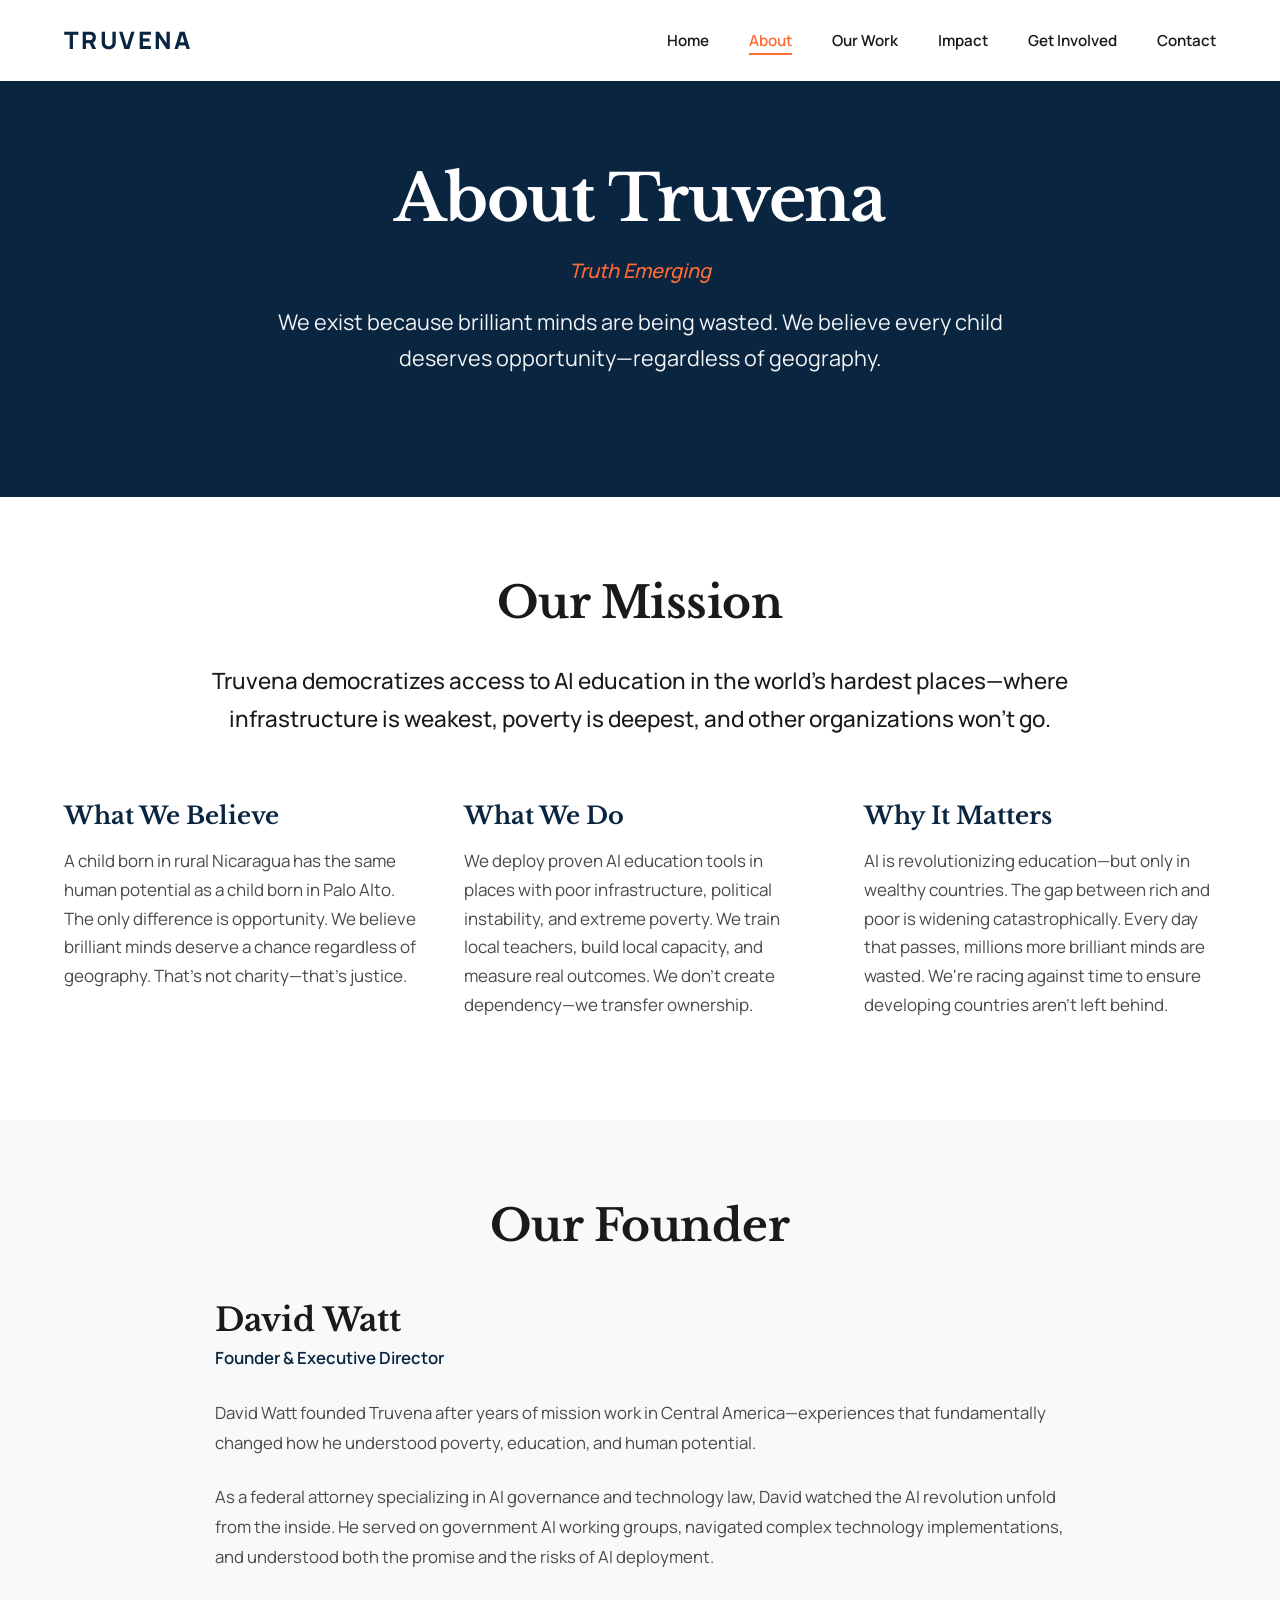
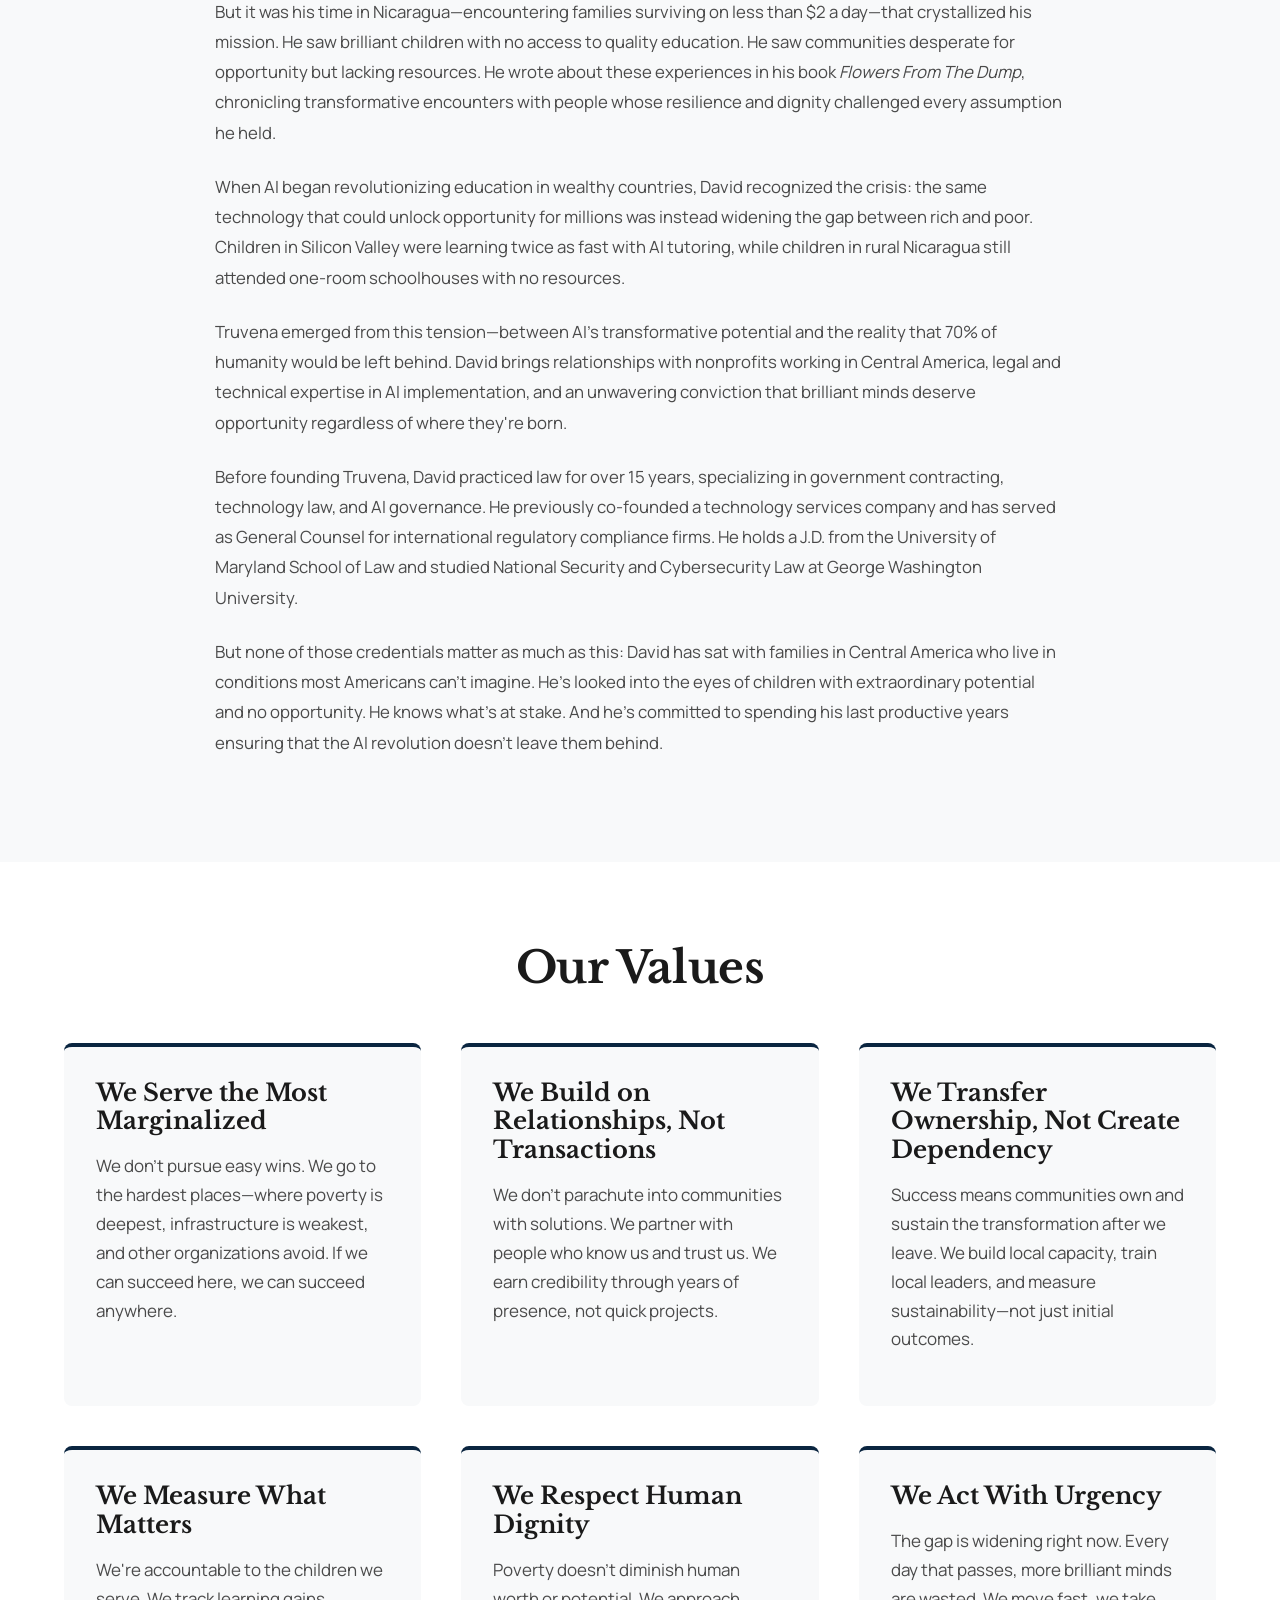
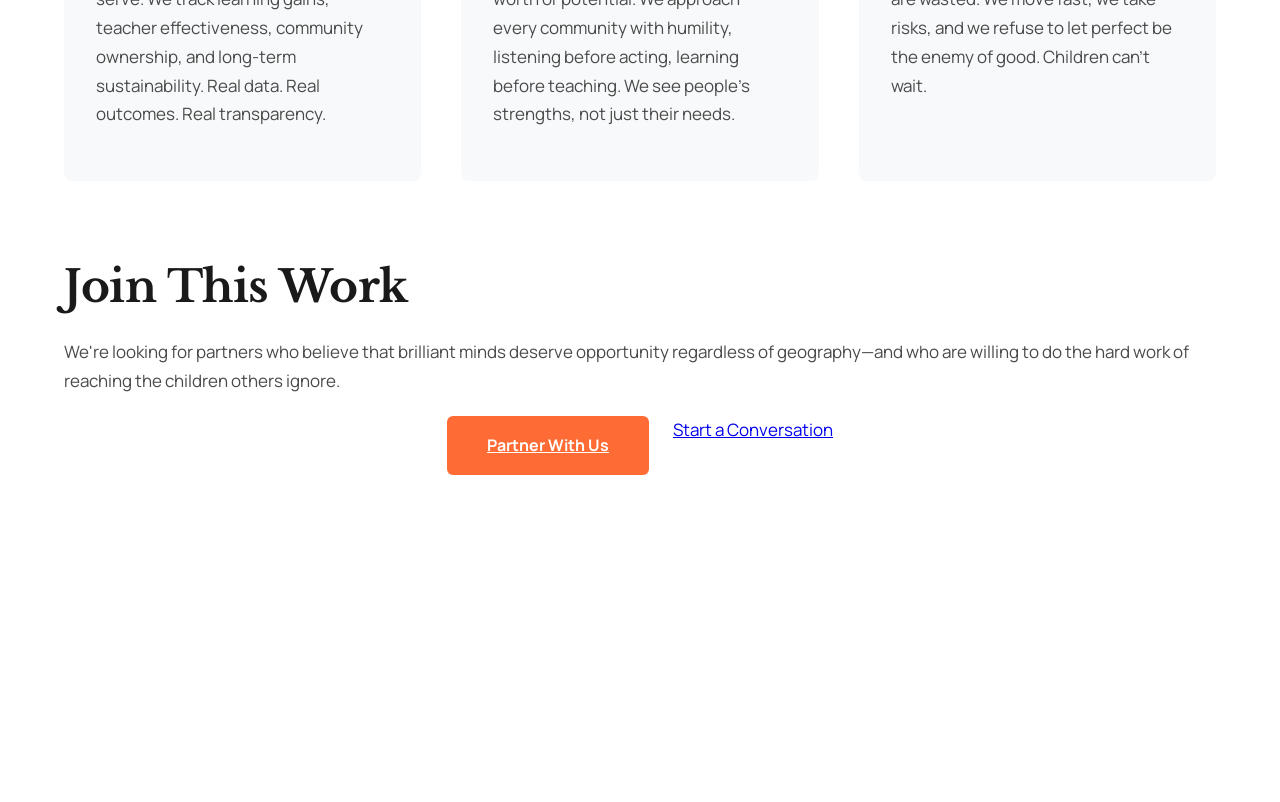
==== about.html @ a21d1ea5 "Add files via upload" ====
<!DOCTYPE html>
<html lang="en">
<head>
    <meta charset="UTF-8">
    <meta name="viewport" content="width=device-width, initial-scale=1.0">
    <title>About | Truvena</title>
    <link rel="preconnect" href="https://fonts.googleapis.com">
    <link rel="preconnect" href="https://fonts.gstatic.com" crossorigin>
    <link href="https://fonts.googleapis.com/css2?family=Libre+Baskerville:wght@400;700&family=Manrope:wght@400;500;600;700;800&display=swap" rel="stylesheet">
    <link rel="stylesheet" href="styles-new.css">
</head>
<body>
    <!-- Navigation -->
    <nav class="navbar">
        <div class="container">
            <div class="nav-brand">
                <a href="index.html">TRUVENA</a>
            </div>
            <ul class="nav-menu">
                <li><a href="index.html">Home</a></li>
                <li><a href="about.html" class="active">About</a></li>
                <li><a href="work.html">Our Work</a></li>
                <li><a href="impact.html">Impact</a></li>
                <li><a href="involved.html">Get Involved</a></li>
                <li><a href="contact.html">Contact</a></li>
            </ul>
        </div>
    </nav>

    <!-- Hero -->
    <section class="page-hero">
        <div class="container">
            <h1>About Truvena</h1>
            <p class="truvena-meaning"><em>Truth Emerging</em></p>
            <p class="hero-subtitle">We exist because brilliant minds are being wasted. We believe every child deserves opportunity—regardless of geography.</p>
        </div>
    </section>

    <!-- Mission -->
    <section class="mission-section">
        <div class="container">
            <h2>Our Mission</h2>
            <p class="mission-statement">Truvena democratizes access to AI education in the world's hardest places—where infrastructure is weakest, poverty is deepest, and other organizations won't go.</p>
            
            <div class="mission-details">
                <div class="mission-item">
                    <h3>What We Believe</h3>
                    <p>A child born in rural Nicaragua has the same human potential as a child born in Palo Alto. The only difference is opportunity. We believe brilliant minds deserve a chance regardless of geography. That's not charity—that's justice.</p>
                </div>
                
                <div class="mission-item">
                    <h3>What We Do</h3>
                    <p>We deploy proven AI education tools in places with poor infrastructure, political instability, and extreme poverty. We train local teachers, build local capacity, and measure real outcomes. We don't create dependency—we transfer ownership.</p>
                </div>
                
                <div class="mission-item">
                    <h3>Why It Matters</h3>
                    <p>AI is revolutionizing education—but only in wealthy countries. The gap between rich and poor is widening catastrophically. Every day that passes, millions more brilliant minds are wasted. We're racing against time to ensure developing countries aren't left behind.</p>
                </div>
            </div>
        </div>
    </section>

    <!-- Founder Story -->
    <section class="founder-section">
        <div class="container">
            <h2>Our Founder</h2>
            <div class="founder-content">
                <div class="founder-bio">
                    <h3>David Watt</h3>
                    <p class="founder-title">Founder & Executive Director</p>
                    
                    <p>David Watt founded Truvena after years of mission work in Central America—experiences that fundamentally changed how he understood poverty, education, and human potential.</p>
                    
                    <p>As a federal attorney specializing in AI governance and technology law, David watched the AI revolution unfold from the inside. He served on government AI working groups, navigated complex technology implementations, and understood both the promise and the risks of AI deployment.</p>
                    
                    <p>But it was his time in Nicaragua—encountering families surviving on less than $2 a day—that crystallized his mission. He saw brilliant children with no access to quality education. He saw communities desperate for opportunity but lacking resources. He wrote about these experiences in his book <em>Flowers From The Dump</em>, chronicling transformative encounters with people whose resilience and dignity challenged every assumption he held.</p>
                    
                    <p>When AI began revolutionizing education in wealthy countries, David recognized the crisis: the same technology that could unlock opportunity for millions was instead widening the gap between rich and poor. Children in Silicon Valley were learning twice as fast with AI tutoring, while children in rural Nicaragua still attended one-room schoolhouses with no resources.</p>
                    
                    <p>Truvena emerged from this tension—between AI's transformative potential and the reality that 70% of humanity would be left behind. David brings relationships with nonprofits working in Central America, legal and technical expertise in AI implementation, and an unwavering conviction that brilliant minds deserve opportunity regardless of where they're born.</p>
                    
                    <p>Before founding Truvena, David practiced law for over 15 years, specializing in government contracting, technology law, and AI governance. He previously co-founded a technology services company and has served as General Counsel for international regulatory compliance firms. He holds a J.D. from the University of Maryland School of Law and studied National Security and Cybersecurity Law at George Washington University.</p>
                    
                    <p>But none of those credentials matter as much as this: David has sat with families in Central America who live in conditions most Americans can't imagine. He's looked into the eyes of children with extraordinary potential and no opportunity. He knows what's at stake. And he's committed to spending his last productive years ensuring that the AI revolution doesn't leave them behind.</p>
                </div>
            </div>
        </div>
    </section>

    <!-- Values -->
    <section class="values-section">
        <div class="container">
            <h2>Our Values</h2>
            <div class="values-grid">
                <div class="value-item">
                    <h3>We Serve the Most Marginalized</h3>
                    <p>We don't pursue easy wins. We go to the hardest places—where poverty is deepest, infrastructure is weakest, and other organizations avoid. If we can succeed here, we can succeed anywhere.</p>
                </div>
                
                <div class="value-item">
                    <h3>We Build on Relationships, Not Transactions</h3>
                    <p>We don't parachute into communities with solutions. We partner with people who know us and trust us. We earn credibility through years of presence, not quick projects.</p>
                </div>
                
                <div class="value-item">
                    <h3>We Transfer Ownership, Not Create Dependency</h3>
                    <p>Success means communities own and sustain the transformation after we leave. We build local capacity, train local leaders, and measure sustainability—not just initial outcomes.</p>
                </div>
                
                <div class="value-item">
                    <h3>We Measure What Matters</h3>
                    <p>We're accountable to the children we serve. We track learning gains, teacher effectiveness, community ownership, and long-term sustainability. Real data. Real outcomes. Real transparency.</p>
                </div>
                
                <div class="value-item">
                    <h3>We Respect Human Dignity</h3>
                    <p>Poverty doesn't diminish human worth or potential. We approach every community with humility, listening before acting, learning before teaching. We see people's strengths, not just their needs.</p>
                </div>
                
                <div class="value-item">
                    <h3>We Act With Urgency</h3>
                    <p>The gap is widening right now. Every day that passes, more brilliant minds are wasted. We move fast, we take risks, and we refuse to let perfect be the enemy of good. Children can't wait.</p>
                </div>
            </div>
        </div>
    </section>

    <!-- CTA -->
    <section class="cta">
        <div class="container">
            <h2>Join This Work</h2>
            <p>We're looking for partners who believe that brilliant minds deserve opportunity regardless of geography—and who are willing to do the hard work of reaching the children others ignore.</p>
            <div class="cta-buttons">
                <a href="involved.html" class="btn-primary">Partner With Us</a>
                <a href="contact.html" class="btn-secondary">Start a Conversation</a>
            </div>
        </div>
    </section>

    <!-- Footer -->
    <footer>
        <div class="container">
            <div class="footer-content">
                <div class="footer-brand">
                    <h3>TRUVENA</h3>
                    <p>Unlocking wasted potential in the world's hardest places</p>
                </div>
                <div class="footer-links">
                    <div class="footer-column">
                        <h4>Navigate</h4>
                        <ul>
                            <li><a href="index.html">Home</a></li>
                            <li><a href="about.html">About</a></li>
                            <li><a href="work.html">Our Work</a></li>
                            <li><a href="impact.html">Impact</a></li>
                        </ul>
                    </div>
                    <div class="footer-column">
                        <h4>Connect</h4>
                        <ul>
                            <li><a href="involved.html">Partner With Us</a></li>
                            <li><a href="contact.html">Contact</a></li>
                        </ul>
                    </div>
                    <div class="footer-column">
                        <h4>Contact</h4>
                        <ul>
                            <li><a href="mailto:dave@truvena.org">dave@truvena.org</a></li>
                        </ul>
                    </div>
                </div>
            </div>
            <div class="footer-bottom">
                <p>&copy; 2026 Truvena, Inc. | Nonprofit Organization</p>
            </div>
        </div>
    </footer>

    <style>
        .page-hero {
            background: var(--primary-blue);
            color: var(--white);
            padding: 5rem 0;
            text-align: center;
        }
        
        .page-hero h1 {
            color: var(--white);
            margin-bottom: 1rem;
        }
        
        .mission-section {
            padding: 5rem 0;
            background: var(--white);
        }
        
        .mission-section h2 {
            text-align: center;
            margin-bottom: 2rem;
        }
        
        .mission-statement {
            font-size: 1.4rem;
            font-weight: 500;
            text-align: center;
            max-width: 900px;
            margin: 0 auto 4rem;
            color: var(--text-dark);
        }
        
        .mission-details {
            display: grid;
            grid-template-columns: repeat(auto-fit, minmax(300px, 1fr));
            gap: 3rem;
        }
        
        .mission-item h3 {
            color: var(--primary-blue);
            margin-bottom: 1rem;
        }
        
        .founder-section {
            padding: 5rem 0;
            background: var(--background-light);
        }
        
        .founder-section h2 {
            text-align: center;
            margin-bottom: 3rem;
        }
        
        .founder-bio {
            max-width: 850px;
            margin: 0 auto;
        }
        
        .founder-bio h3 {
            font-size: 2rem;
            margin-bottom: 0.25rem;
        }
        
        .founder-title {
            color: var(--primary-blue);
            font-weight: 600;
            font-size: 1.1rem;
            margin-bottom: 2rem;
        }
        
        .founder-bio p {
            font-size: 1.05rem;
            line-height: 1.8;
            margin-bottom: 1.5rem;
        }
        
        .values-section {
            padding: 5rem 0;
            background: var(--white);
        }
        
        .values-section h2 {
            text-align: center;
            margin-bottom: 3rem;
        }
        
        .values-grid {
            display: grid;
            grid-template-columns: repeat(auto-fit, minmax(350px, 1fr));
            gap: 2.5rem;
        }
        
        .value-item {
            padding: 2rem;
            background: var(--background-light);
            border-radius: 8px;
            border-top: 4px solid var(--primary-blue);
        }
        
        .value-item h3 {
            color: var(--text-dark);
            margin-bottom: 1rem;
        }
        
        @media (max-width: 768px) {
            .mission-details {
                grid-template-columns: 1fr;
            }
                }
    </style>
</body>
</html>
---- styles-new.css ----
/* Truvena Redesign - Enhanced Visual Design */

/* ===== CSS VARIABLES ===== */
:root {
    --primary-blue: #0A2540;
    --medium-blue: #1E4976;
    --light-blue: #3B6EA5;
    --accent-orange: #FF6B35;
    --dark-orange: #E85A2B;
    --warm-cream: #FFF5E6;
    --text-dark: #1A1A1A;
    --text-medium: #4A4A4A;
    --text-light: #6B6B6B;
    --background-light: #F8F9FA;
    --white: #FFFFFF;
    --border-subtle: #E8E8E8;
}

/* ===== RESET & BASE ===== */
* {
    margin: 0;
    padding: 0;
    box-sizing: border-box;
}

body {
    font-family: 'Manrope', -apple-system, BlinkMacSystemFont, 'Segoe UI', sans-serif;
    line-height: 1.7;
    color: var(--text-dark);
    font-size: 17px;
    -webkit-font-smoothing: antialiased;
    -moz-osx-font-smoothing: grayscale;
}

.container {
    max-width: 1200px;
    margin: 0 auto;
    padding: 0 24px;
}

/* ===== TYPOGRAPHY ===== */
h1, h2, h3, h4 {
    font-family: 'Libre Baskerville', serif;
    font-weight: 700;
    line-height: 1.2;
    color: var(--text-dark);
}

h1 {
    font-size: 4rem;
    letter-spacing: -0.02em;
}

h2 {
    font-size: 2.75rem;
    letter-spacing: -0.01em;
    margin-bottom: 1.5rem;
}

h3 {
    font-size: 1.5rem;
    margin-bottom: 1rem;
}

p {
    margin-bottom: 1.25rem;
    color: var(--text-medium);
}

.lead-text {
    font-size: 1.35rem;
    font-weight: 500;
    color: var(--text-dark);
    line-height: 1.6;
}

.intro-text {
    font-size: 1.25rem;
    color: var(--text-medium);
    max-width: 800px;
    margin: 0 auto 3rem;
}

/* ===== NAVIGATION ===== */
.navbar {
    background: var(--white);
    box-shadow: 0 1px 3px rgba(0, 0, 0, 0.08);
    position: sticky;
    top: 0;
    z-index: 1000;
    backdrop-filter: blur(10px);
    background: rgba(255, 255, 255, 0.95);
}

.navbar .container {
    display: flex;
    justify-content: space-between;
    align-items: center;
    padding: 1.25rem 24px;
}

.nav-brand a {
    font-size: 1.5rem;
    font-weight: 800;
    color: var(--primary-blue);
    text-decoration: none;
    letter-spacing: 0.1em;
    font-family: 'Manrope', sans-serif;
}

.nav-menu {
    display: flex;
    list-style: none;
    gap: 2.5rem;
}

.nav-menu a {
    text-decoration: none;
    color: var(--text-dark);
    font-weight: 600;
    font-size: 0.95rem;
    transition: color 0.2s ease;
    position: relative;
}

.nav-menu a:after {
    content: '';
    position: absolute;
    bottom: -4px;
    left: 0;
    width: 0;
    height: 2px;
    background: var(--accent-orange);
    transition: width 0.3s ease;
}

.nav-menu a:hover:after,
.nav-menu a.active:after {
    width: 100%;
}

.nav-menu a:hover,
.nav-menu a.active {
    color: var(--accent-orange);
}

/* ===== BUTTONS ===== */
.btn-primary-orange,
.btn-secondary-white,
.btn-secondary-outline,
.btn-text-arrow {
    display: inline-block;
    padding: 1rem 2.25rem;
    font-size: 1rem;
    font-weight: 700;
    text-decoration: none;
    border-radius: 6px;
    transition: all 0.3s ease;
    cursor: pointer;
    border: 2px solid transparent;
    font-family: 'Manrope', sans-serif;
    letter-spacing: 0.01em;
}

.btn-primary-orange {
    background: var(--accent-orange);
    color: var(--white);
    box-shadow: 0 4px 12px rgba(255, 107, 53, 0.25);
}

.btn-primary-orange:hover {
    background: var(--dark-orange);
    transform: translateY(-2px);
    box-shadow: 0 6px 20px rgba(255, 107, 53, 0.35);
}

.btn-primary-orange.large {
    padding: 1.25rem 3rem;
    font-size: 1.1rem;
}

.btn-secondary-white {
    background: rgba(255, 255, 255, 0.15);
    color: var(--white);
    border-color: rgba(255, 255, 255, 0.4);
    backdrop-filter: blur(10px);
}

.btn-secondary-white:hover {
    background: rgba(255, 255, 255, 0.25);
    border-color: rgba(255, 255, 255, 0.6);
}

.btn-secondary-outline {
    background: transparent;
    color: var(--accent-orange);
    border-color: var(--accent-orange);
}

.btn-secondary-outline:hover {
    background: var(--accent-orange);
    color: var(--white);
}

.btn-text-arrow {
    background: transparent;
    color: var(--accent-orange);
    padding: 0.5rem 0;
    border: none;
    font-weight: 700;
    font-size: 1.05rem;
}

.btn-text-arrow:hover {
    transform: translateX(4px);
}

/* ===== HERO SECTION (REDESIGNED) ===== */
.hero-redesign {
    position: relative;
    min-height: 90vh;
    display: flex;
    align-items: center;
    justify-content: center;
    overflow: hidden;
}

.hero-background {
    position: absolute;
    top: 0;
    left: 0;
    width: 100%;
    height: 100%;
    background: url('images/classroom-packed.jpg') center/cover no-repeat;
    z-index: 1;
}

.hero-overlay {
    position: absolute;
    top: 0;
    left: 0;
    width: 100%;
    height: 100%;
    background: linear-gradient(135deg, 
        rgba(10, 37, 64, 0.92) 0%, 
        rgba(30, 73, 118, 0.85) 50%,
        rgba(255, 107, 53, 0.75) 100%);
    z-index: 2;
}

.hero-content {
    position: relative;
    z-index: 3;
    text-align: center;
    padding: 4rem 0;
    max-width: 900px;
}

.hero-title {
    color: var(--white);
    font-size: 4.5rem;
    margin-bottom: 1.5rem;
    line-height: 1.1;
    text-shadow: 0 2px 20px rgba(0, 0, 0, 0.3);
    animation: fadeInUp 0.8s ease-out;
}

.hero-subtitle {
    font-size: 1.35rem;
    color: rgba(255, 255, 255, 0.95);
    margin-bottom: 2.5rem;
    line-height: 1.7;
    font-weight: 400;
    max-width: 750px;
    margin-left: auto;
    margin-right: auto;
    animation: fadeInUp 0.8s ease-out 0.2s both;
}

.hero-cta {
    display: flex;
    gap: 1.5rem;
    justify-content: center;
    animation: fadeInUp 0.8s ease-out 0.4s both;
}

.hero-scroll-indicator {
    position: absolute;
    bottom: 3rem;
    left: 50%;
    transform: translateX(-50%);
    z-index: 3;
    text-align: center;
    color: rgba(255, 255, 255, 0.7);
    font-size: 0.85rem;
    font-weight: 600;
    letter-spacing: 0.1em;
    text-transform: uppercase;
}

.scroll-arrow {
    width: 24px;
    height: 24px;
    margin: 0.5rem auto 0;
    border-left: 2px solid rgba(255, 255, 255, 0.7);
    border-bottom: 2px solid rgba(255, 255, 255, 0.7);
    transform: rotate(-45deg);
    animation: bounce 2s infinite;
}

@keyframes fadeInUp {
    from {
        opacity: 0;
        transform: translateY(30px);
    }
    to {
        opacity: 1;
        transform: translateY(0);
    }
}

@keyframes bounce {
    0%, 20%, 50%, 80%, 100% {
        transform: translateY(0) rotate(-45deg);
    }
    40% {
        transform: translateY(-10px) rotate(-45deg);
    }
    60% {
        transform: translateY(-5px) rotate(-45deg);
    }
}

/* ===== REALITY SECTION ===== */
.reality-section {
    padding: 7rem 0;
    background: var(--white);
}

.reality-grid {
    display: grid;
    grid-template-columns: 1fr 1fr;
    gap: 5rem;
    align-items: center;
}

.reality-image {
    position: relative;
}

.reality-image img {
    width: 100%;
    border-radius: 8px;
    box-shadow: 0 20px 60px rgba(0, 0, 0, 0.15);
}

.image-caption {
    margin-top: 1rem;
    font-size: 0.9rem;
    color: var(--text-light);
    font-style: italic;
}

.section-label {
    display: inline-block;
    font-size: 0.85rem;
    font-weight: 800;
    letter-spacing: 0.15em;
    text-transform: uppercase;
    color: var(--accent-orange);
    margin-bottom: 1.5rem;
}

.section-label-light {
    display: inline-block;
    font-size: 0.85rem;
    font-weight: 800;
    letter-spacing: 0.15em;
    text-transform: uppercase;
    color: var(--white);
    margin-bottom: 1.5rem;
    opacity: 0.9;
}

.stat-callout {
    margin-top: 2.5rem;
    padding: 2rem;
    background: linear-gradient(135deg, var(--warm-cream) 0%, #FFF 100%);
    border-left: 4px solid var(--accent-orange);
    border-radius: 8px;
}

.stat-number {
    font-family: 'Libre Baskerville', serif;
    font-size: 4rem;
    font-weight: 700;
    color: var(--accent-orange);
    line-height: 1;
    margin-bottom: 0.5rem;
}

.stat-text {
    font-size: 1.05rem;
    color: var(--text-dark);
    font-weight: 600;
}

/* ===== OPPORTUNITY SECTION ===== */
.opportunity-section {
    padding: 7rem 0;
    background: linear-gradient(135deg, var(--primary-blue) 0%, var(--medium-blue) 100%);
    color: var(--white);
}

.opportunity-content {
    text-align: center;
    max-width: 900px;
    margin: 0 auto 4rem;
}

.opportunity-content h2 {
    color: var(--white);
    margin-bottom: 1.5rem;
}

.approach-visual {
    display: grid;
    grid-template-columns: repeat(auto-fit, minmax(280px, 1fr));
    gap: 2rem;
    margin-top: 4rem;
}

.approach-card {
    background: rgba(255, 255, 255, 0.08);
    backdrop-filter: blur(10px);
    padding: 2.5rem;
    border-radius: 12px;
    border: 1px solid rgba(255, 255, 255, 0.1);
    transition: all 0.3s ease;
}

.approach-card:hover {
    background: rgba(255, 255, 255, 0.12);
    transform: translateY(-4px);
    box-shadow: 0 12px 32px rgba(0, 0, 0, 0.2);
}

.card-number {
    font-family: 'Libre Baskerville', serif;
    font-size: 2.5rem;
    font-weight: 700;
    color: var(--accent-orange);
    margin-bottom: 1rem;
    line-height: 1;
}

.approach-card h3 {
    color: var(--white);
    margin-bottom: 1rem;
    font-size: 1.35rem;
}

.approach-card p {
    color: rgba(255, 255, 255, 0.85);
    line-height: 1.7;
}

/* ===== IMPACT PREVIEW ===== */
.impact-preview {
    background: var(--white);
}

.impact-split {
    display: grid;
    grid-template-columns: 1fr 1fr;
    min-height: 600px;
}

.impact-image {
    background-size: cover;
    background-position: center;
    position: relative;
}

.impact-content {
    padding: 5rem 4rem;
    display: flex;
    flex-direction: column;
    justify-content: center;
}

.impact-focus {
    margin-top: 2.5rem;
    padding: 2rem;
    background: var(--background-light);
    border-radius: 8px;
    border-left: 4px solid var(--accent-orange);
}

.impact-focus h3 {
    color: var(--text-dark);
    margin-bottom: 1rem;
    font-size: 1.15rem;
}

.hard-places-list {
    list-style: none;
    padding: 0;
}

.hard-places-list li {
    padding: 0.5rem 0;
    color: var(--text-medium);
    position: relative;
    padding-left: 1.5rem;
}

.hard-places-list li:before {
    content: '→';
    position: absolute;
    left: 0;
    color: var(--accent-orange);
    font-weight: 700;
}

/* ===== URGENCY SECTION ===== */
.urgency-section {
    padding: 6rem 0;
    background: linear-gradient(135deg, #1A1A1A 0%, var(--primary-blue) 100%);
    color: var(--white);
    text-align: center;
}

.urgency-content {
    max-width: 800px;
    margin: 0 auto;
}

.urgency-content h2 {
    color: var(--white);
    font-size: 3rem;
    margin-bottom: 2rem;
}

.urgency-text {
    font-size: 1.25rem;
    color: rgba(255, 255, 255, 0.9);
    margin-bottom: 1.5rem;
}

.urgency-emphasis {
    font-size: 1.5rem;
    font-weight: 700;
    color: var(--accent-orange);
    margin: 2rem 0 3rem;
}

.urgency-cta {
    display: flex;
    gap: 1.5rem;
    justify-content: center;
    margin-top: 3rem;
}

/* ===== FOOTER ===== */
.footer-redesign {
    background: var(--text-dark);
    color: rgba(255, 255, 255, 0.8);
    padding: 4rem 0 2rem;
}

.footer-content {
    display: grid;
    grid-template-columns: 2fr 3fr;
    gap: 4rem;
    margin-bottom: 3rem;
}

.footer-brand h3 {
    color: var(--white);
    font-size: 1.5rem;
    font-family: 'Manrope', sans-serif;
    font-weight: 800;
    letter-spacing: 0.1em;
    margin-bottom: 1rem;
}

.footer-brand p {
    color: rgba(255, 255, 255, 0.7);
    margin-bottom: 0.5rem;
}

.footer-tagline {
    color: var(--accent-orange);
    font-weight: 600;
    margin-top: 1rem;
    font-size: 0.95rem;
}

.footer-links {
    display: grid;
    grid-template-columns: repeat(3, 1fr);
    gap: 2rem;
}

.footer-column h4 {
    color: var(--white);
    margin-bottom: 1.25rem;
    font-size: 0.95rem;
    font-family: 'Manrope', sans-serif;
    font-weight: 700;
}

.footer-column ul {
    list-style: none;
}

.footer-column li {
    margin-bottom: 0.75rem;
}

.footer-column a {
    color: rgba(255, 255, 255, 0.7);
    text-decoration: none;
    transition: color 0.2s ease;
    font-size: 0.95rem;
}

.footer-column a:hover {
    color: var(--accent-orange);
}

.footer-bottom {
    border-top: 1px solid rgba(255, 255, 255, 0.1);
    padding-top: 2rem;
    text-align: center;
}

.footer-bottom p {
    color: rgba(255, 255, 255, 0.5);
    font-size: 0.9rem;
}

/* ===== RESPONSIVE ===== */
@media (max-width: 968px) {
    h1 {
        font-size: 3rem;
    }
    
    h2 {
        font-size: 2.25rem;
    }
    
    .hero-title {
        font-size: 3.5rem;
    }
    
    .reality-grid,
    .impact-split {
        grid-template-columns: 1fr;
        gap: 3rem;
    }
    
    .approach-visual {
        grid-template-columns: 1fr;
    }
    
    .footer-content {
        grid-template-columns: 1fr;
    }
    
    .footer-links {
        grid-template-columns: 1fr;
    }
    
    .nav-menu {
        gap: 1.5rem;
        flex-wrap: wrap;
    }
    
    .hero-cta,
    .urgency-cta {
        flex-direction: column;
        align-items: center;
    }
    
    .impact-content {
        padding: 3rem 2rem;
    }
}

@media (max-width: 640px) {
    .hero-title {
        font-size: 2.5rem;
    }
    
    h2 {
        font-size: 1.85rem;
    }
    
    .hero-subtitle {
        font-size: 1.1rem;
    }
}

/* ===== ADDITIONAL STYLES FOR IMPACT PAGE ===== */

.section-white {
    padding: 6rem 0;
    background: var(--white);
}

.section-blue {
    padding: 6rem 0;
    background: linear-gradient(135deg, var(--primary-blue) 0%, var(--medium-blue) 100%);
    color: var(--white);
}

.section-blue h2,
.section-blue h3 {
    color: var(--white);
}

.content-grid-two {
    display: grid;
    grid-template-columns: repeat(2, 1fr);
    gap: 3rem;
    margin: 3rem 0;
}

.content-block h3 {
    color: var(--primary-blue);
    margin-bottom: 1rem;
}

.callout-box {
    background: linear-gradient(135deg, var(--warm-cream) 0%, #FFF 100%);
    border-left: 4px solid var(--accent-orange);
    border-radius: 8px;
    padding: 3rem;
    margin-top: 4rem;
}

.callout-text {
    font-size: 1.25rem;
    line-height: 1.7;
    color: var(--text-dark);
}

.callout-emphasis {
    font-size: 1.35rem;
    font-weight: 700;
    color: var(--accent-orange);
    margin-top: 1.5rem;
}

.breakthrough-grid {
    display: grid;
    grid-template-columns: repeat(2, 1fr);
    gap: 3rem;
    margin-top: 3rem;
}

.breakthrough-item {
    background: rgba(255, 255, 255, 0.08);
    backdrop-filter: blur(10px);
    padding: 2.5rem;
    border-radius: 12px;
    border: 1px solid rgba(255, 255, 255, 0.1);
}

.breakthrough-icon {
    font-size: 3rem;
    margin-bottom: 1rem;
}

.breakthrough-data {
    color: rgba(255, 255, 255, 0.85);
    font-style: italic;
    margin-top: 1rem;
    padding-top: 1rem;
    border-top: 1px solid rgba(255, 255, 255, 0.2);
}

.timeline-content {
    max-width: 900px;
    margin: 0 auto;
}

.timeline-grid {
    display: grid;
    grid-template-columns: repeat(3, 1fr);
    gap: 2rem;
    margin: 3rem 0;
}

.timeline-block {
    background: var(--background-light);
    padding: 2rem;
    border-radius: 8px;
    border-left: 4px solid var(--accent-orange);
}

.timeline-year {
    font-family: 'Libre Baskerville', serif;
    font-size: 1.75rem;
    font-weight: 700;
    color: var(--accent-orange);
    margin-bottom: 1rem;
}

.timeline-impact {
    margin-top: 1.5rem;
    font-size: 0.95rem;
    padding-top: 1rem;
    border-top: 2px solid var(--border-subtle);
}

.timeline-critical {
    color: #D32F2F;
    font-weight: 700;
}

.urgency-box {
    background: linear-gradient(135deg, #1A1A1A 0%, var(--primary-blue) 100%);
    color: var(--white);
    padding: 3rem;
    border-radius: 12px;
    margin-top: 3rem;
    text-align: center;
}

.urgency-box h3 {
    color: var(--white);
    font-size: 2rem;
    margin-bottom: 1.5rem;
}

.urgency-box p {
    color: rgba(255, 255, 255, 0.9);
    font-size: 1.15rem;
}

.principles-grid {
    display: grid;
    grid-template-columns: repeat(2, 1fr);
    gap: 2rem;
    margin-top: 3rem;
}

.principle-card {
    background: rgba(255, 255, 255, 0.08);
    backdrop-filter: blur(10px);
    padding: 2.5rem;
    border-radius: 12px;
    border: 1px solid rgba(255, 255, 255, 0.1);
}

.principle-card h3 {
    color: var(--white);
    margin-bottom: 1rem;
}

.principle-card p {
    color: rgba(255, 255, 255, 0.85);
}

.vision-content {
    display: grid;
    grid-template-columns: repeat(2, 1fr);
    gap: 3rem;
    margin: 3rem 0;
}

.vision-item {
    text-align: center;
    padding: 2rem;
}

.vision-number {
    font-family: 'Libre Baskerville', serif;
    font-size: 4rem;
    font-weight: 700;
    color: var(--accent-orange);
    line-height: 1;
    margin-bottom: 1rem;
}

.vision-item h3 {
    color: var(--primary-blue);
    margin-bottom: 1rem;
}

.vision-statement {
    background: linear-gradient(135deg, var(--warm-cream) 0%, #FFF 100%);
    border-left: 4px solid var(--accent-orange);
    border-radius: 8px;
    padding: 3rem;
    margin-top: 4rem;
    text-align: center;
}

.vision-text {
    font-size: 1.25rem;
    line-height: 1.7;
    color: var(--text-dark);
    margin-bottom: 1.5rem;
}

.vision-emphasis {
    font-size: 1.5rem;
    font-weight: 700;
    color: var(--accent-orange);
}

.cta-section {
    padding: 6rem 0;
    background: linear-gradient(135deg, #1A1A1A 0%, var(--primary-blue) 100%);
    color: var(--white);
    text-align: center;
}

.cta-section h2 {
    color: var(--white);
    font-size: 3rem;
    margin-bottom: 1.5rem;
}

.cta-section p {
    font-size: 1.25rem;
    color: rgba(255, 255, 255, 0.9);
    max-width: 700px;
    margin: 0 auto 3rem;
}

.cta-buttons {
    display: flex;
    gap: 1.5rem;
    justify-content: center;
}

/* ===== CONTACT PAGE STYLES ===== */

.contact-center {
    max-width: 900px;
    margin: 0 auto;
}

.contact-info-centered {
    text-align: center;
}

.contact-intro {
    font-size: 1.15rem;
    color: var(--text-medium);
    margin: 2rem 0 3rem;
    line-height: 1.7;
}

.contact-email-primary {
    background: linear-gradient(135deg, var(--warm-cream) 0%, #FFF 100%);
    border-left: 4px solid var(--accent-orange);
    border-radius: 8px;
    padding: 3rem;
    margin: 3rem 0;
}

.contact-email-primary h3 {
    color: var(--primary-blue);
    margin-bottom: 1rem;
}

.email-large {
    font-size: 2rem;
    font-weight: 700;
    margin: 0;
}

.email-large a {
    color: var(--accent-orange);
    text-decoration: none;
    transition: color 0.2s ease;
}

.email-large a:hover {
    color: var(--dark-orange);
}

.contact-details {
    display: grid;
    grid-template-columns: repeat(2, 1fr);
    gap: 2rem;
    margin: 3rem 0;
    padding: 2rem 0;
    border-top: 1px solid var(--border-subtle);
    border-bottom: 1px solid var(--border-subtle);
}

.contact-detail-item {
    text-align: center;
}

.contact-detail-item h4 {
    color: var(--primary-blue);
    margin-bottom: 0.5rem;
    font-size: 1rem;
    font-weight: 700;
}

.contact-detail-item p {
    color: var(--text-medium);
    font-size: 0.95rem;
}

.contact-partnerships {
    margin-top: 4rem;
}

.contact-partnerships h3 {
    color: var(--primary-blue);
    text-align: center;
    margin-bottom: 2rem;
    font-size: 1.75rem;
}

.partnership-grid {
    display: grid;
    grid-template-columns: repeat(2, 1fr);
    gap: 2rem;
    margin-top: 2rem;
}

.partnership-type {
    background: var(--background-light);
    padding: 2rem;
    border-radius: 8px;
    border-left: 4px solid var(--accent-orange);
    text-align: left;
}

.partnership-type h4 {
    color: var(--primary-blue);
    margin-bottom: 0.75rem;
    font-size: 1.1rem;
}

.partnership-type p {
    color: var(--text-medium);
    font-size: 0.95rem;
    line-height: 1.6;
}

/* ===== RESPONSIVE UPDATES ===== */
@media (max-width: 968px) {
    .content-grid-two,
    .breakthrough-grid,
    .timeline-grid,
    .principles-grid,
    .vision-content,
    .partnership-grid,
    .contact-details {
        grid-template-columns: 1fr;
    }
    
    .cta-buttons {
        flex-direction: column;
        align-items: center;
    }
}

/* ===== ADDITIONAL STYLES FOR FINAL UPDATES ===== */

/* White intro text for dark backgrounds */
.intro-text-white {
    font-size: 1.25rem;
    color: rgba(255, 255, 255, 0.95);
    max-width: 800px;
    margin: 0 auto 3rem;
    line-height: 1.7;
}

/* Truvena meaning on About page */
.truvena-meaning {
    font-size: 1.25rem;
    color: var(--accent-orange);
    font-style: italic;
    margin-bottom: 1rem;
    font-weight: 500;
}

/* Contact page grid layout */
.contact-grid {
    display: grid;
    grid-template-columns: 1fr 1fr;
    gap: 4rem;
    align-items: start;
}

.contact-info h2,
.contact-form-section h2 {
    color: var(--primary-blue);
    margin-bottom: 1.5rem;
}

.contact-methods {
    margin: 2rem 0;
}

.contact-method {
    margin-bottom: 2rem;
}

.contact-method h3 {
    color: var(--primary-blue);
    font-size: 1.1rem;
    margin-bottom: 0.5rem;
}

.contact-method a {
    color: var(--accent-orange);
    text-decoration: none;
    font-weight: 600;
}

.contact-method a:hover {
    color: var(--dark-orange);
}

.contact-cta {
    background: var(--background-light);
    padding: 2rem;
    border-radius: 8px;
    margin-top: 2rem;
}

.contact-cta h3 {
    color: var(--primary-blue);
    margin-bottom: 1rem;
}

/* Contact form styling */
.contact-form {
    background: var(--background-light);
    padding: 2.5rem;
    border-radius: 8px;
}

.form-group {
    margin-bottom: 1.5rem;
}

.form-group label {
    display: block;
    font-weight: 600;
    color: var(--text-dark);
    margin-bottom: 0.5rem;
    font-size: 0.95rem;
}

.form-group input,
.form-group select,
.form-group textarea {
    width: 100%;
    padding: 0.75rem;
    border: 2px solid var(--border-subtle);
    border-radius: 6px;
    font-size: 1rem;
    font-family: 'Manrope', sans-serif;
    transition: border-color 0.2s ease;
}

.form-group input:focus,
.form-group select:focus,
.form-group textarea:focus {
    outline: none;
    border-color: var(--accent-orange);
}

.btn-primary {
    background: var(--accent-orange);
    color: var(--white);
    padding: 1rem 2.5rem;
    border: none;
    border-radius: 6px;
    font-size: 1rem;
    font-weight: 700;
    cursor: pointer;
    transition: all 0.3s ease;
    font-family: 'Manrope', sans-serif;
}

.btn-primary:hover {
    background: var(--dark-orange);
    transform: translateY(-2px);
    box-shadow: 0 6px 20px rgba(255, 107, 53, 0.35);
}

@media (max-width: 968px) {
    .contact-grid {
        grid-template-columns: 1fr;
        gap: 2rem;
    }
}

/* ===== FIXES FOR IMPACT PAGE TEXT READABILITY ===== */

/* Make breakthrough item text more readable */
.breakthrough-item h3 {
    color: var(--white);
    font-weight: 700;
}

.breakthrough-item p {
    color: rgba(255, 255, 255, 0.95);
    line-height: 1.7;
}

.breakthrough-data {
    color: rgba(255, 255, 255, 0.9);
    font-weight: 600;
}

/* Make principle card text more readable */
.principle-card h3 {
    color: var(--white);
    font-weight: 700;
}

.principle-card p {
    color: rgba(255, 255, 255, 0.95);
    line-height: 1.7;
}

/* Homepage hero tagline */
.truvena-tagline {
    font-size: 0.95rem;
    color: rgba(255, 255, 255, 0.85);
    font-style: italic;
    letter-spacing: 0.02em;
    margin-bottom: 1.5rem;
    font-weight: 400;
}
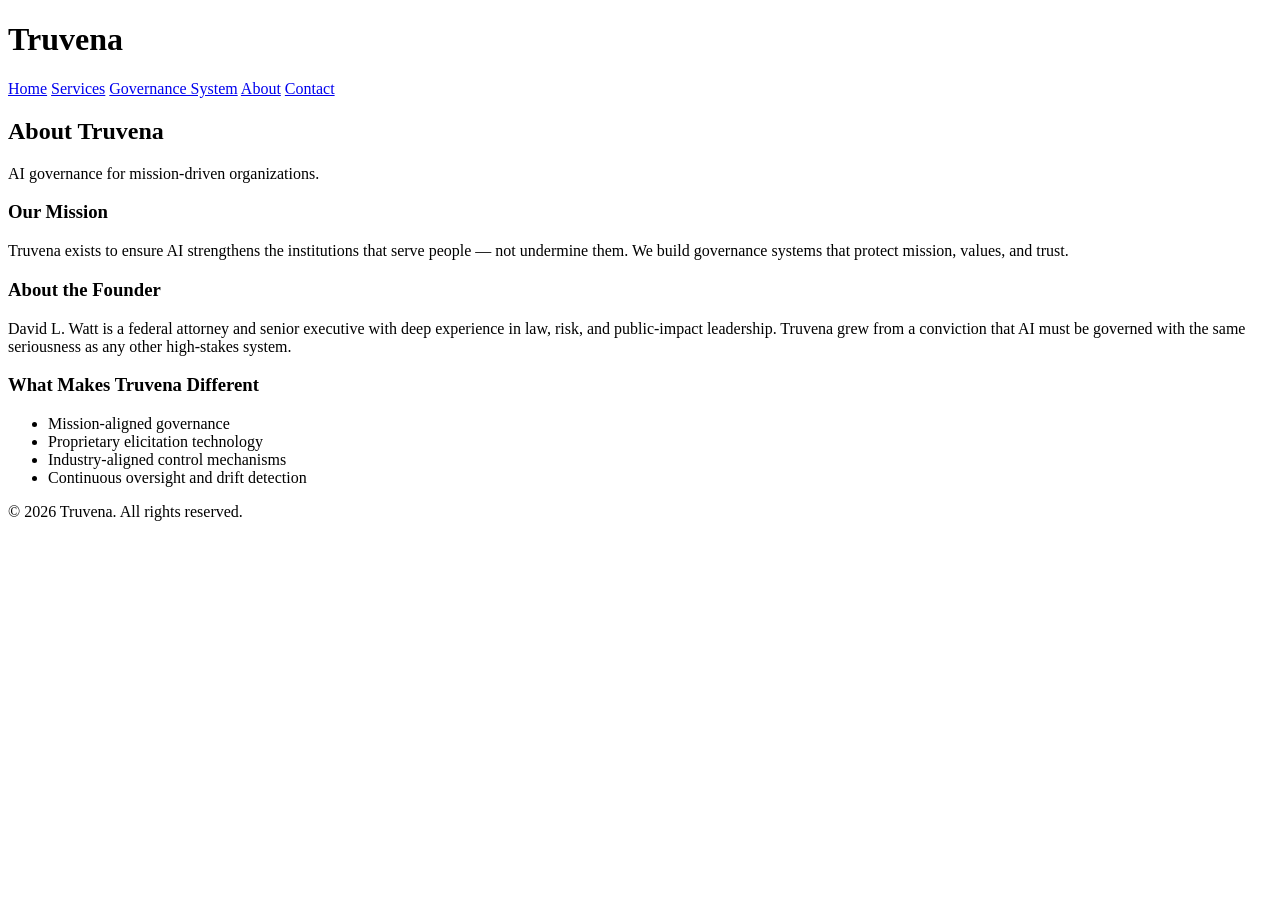
==== commit 63266664: "Update about.html" ====
--- a/about.html
+++ b/about.html
@@ -4,288 +4,59 @@
     <meta charset="UTF-8">
     <meta name="viewport" content="width=device-width, initial-scale=1.0">
     <title>About | Truvena</title>
-    <link rel="preconnect" href="https://fonts.googleapis.com">
-    <link rel="preconnect" href="https://fonts.gstatic.com" crossorigin>
-    <link href="https://fonts.googleapis.com/css2?family=Libre+Baskerville:wght@400;700&family=Manrope:wght@400;500;600;700;800&display=swap" rel="stylesheet">
-    <link rel="stylesheet" href="styles-new.css">
+    <link rel="stylesheet" href="assets/css/style.css">
 </head>
+
 <body>
-    <!-- Navigation -->
-    <nav class="navbar">
-        <div class="container">
-            <div class="nav-brand">
-                <a href="index.html">TRUVENA</a>
-            </div>
-            <ul class="nav-menu">
-                <li><a href="index.html">Home</a></li>
-                <li><a href="about.html" class="active">About</a></li>
-                <li><a href="work.html">Our Work</a></li>
-                <li><a href="impact.html">Impact</a></li>
-                <li><a href="involved.html">Get Involved</a></li>
-                <li><a href="contact.html">Contact</a></li>
-            </ul>
-        </div>
-    </nav>
+<header>
+    <div class="container">
+        <h1 class="logo">Truvena</h1>
+        <nav>
+            <a href="index.html">Home</a>
+            <a href="services.html">Services</a>
+            <a href="governance.html">Governance System</a>
+            <a href="about.html" class="active">About</a>
+            <a href="contact.html">Contact</a>
+        </nav>
+    </div>
+</header>
 
-    <!-- Hero -->
-    <section class="page-hero">
-        <div class="container">
-            <h1>About Truvena</h1>
-            <p class="truvena-meaning"><em>Truth Emerging</em></p>
-            <p class="hero-subtitle">We exist because brilliant minds are being wasted. We believe every child deserves opportunity—regardless of geography.</p>
-        </div>
-    </section>
+<main>
 
-    <!-- Mission -->
-    <section class="mission-section">
-        <div class="container">
-            <h2>Our Mission</h2>
-            <p class="mission-statement">Truvena democratizes access to AI education in the world's hardest places—where infrastructure is weakest, poverty is deepest, and other organizations won't go.</p>
-            
-            <div class="mission-details">
-                <div class="mission-item">
-                    <h3>What We Believe</h3>
-                    <p>A child born in rural Nicaragua has the same human potential as a child born in Palo Alto. The only difference is opportunity. We believe brilliant minds deserve a chance regardless of geography. That's not charity—that's justice.</p>
-                </div>
-                
-                <div class="mission-item">
-                    <h3>What We Do</h3>
-                    <p>We deploy proven AI education tools in places with poor infrastructure, political instability, and extreme poverty. We train local teachers, build local capacity, and measure real outcomes. We don't create dependency—we transfer ownership.</p>
-                </div>
-                
-                <div class="mission-item">
-                    <h3>Why It Matters</h3>
-                    <p>AI is revolutionizing education—but only in wealthy countries. The gap between rich and poor is widening catastrophically. Every day that passes, millions more brilliant minds are wasted. We're racing against time to ensure developing countries aren't left behind.</p>
-                </div>
-            </div>
-        </div>
-    </section>
+<section class="page-header">
+    <div class="container">
+        <h2>About Truvena</h2>
+        <p>AI governance for mission‑driven organizations.</p>
+    </div>
+</section>
 
-    <!-- Founder Story -->
-    <section class="founder-section">
-        <div class="container">
-            <h2>Our Founder</h2>
-            <div class="founder-content">
-                <div class="founder-bio">
-                    <h3>David Watt</h3>
-                    <p class="founder-title">Founder & Executive Director</p>
-                    
-                    <p>David Watt founded Truvena after years of mission work in Central America—experiences that fundamentally changed how he understood poverty, education, and human potential.</p>
-                    
-                    <p>As a federal attorney specializing in AI governance and technology law, David watched the AI revolution unfold from the inside. He served on government AI working groups, navigated complex technology implementations, and understood both the promise and the risks of AI deployment.</p>
-                    
-                    <p>But it was his time in Nicaragua—encountering families surviving on less than $2 a day—that crystallized his mission. He saw brilliant children with no access to quality education. He saw communities desperate for opportunity but lacking resources. He wrote about these experiences in his book <em>Flowers From The Dump</em>, chronicling transformative encounters with people whose resilience and dignity challenged every assumption he held.</p>
-                    
-                    <p>When AI began revolutionizing education in wealthy countries, David recognized the crisis: the same technology that could unlock opportunity for millions was instead widening the gap between rich and poor. Children in Silicon Valley were learning twice as fast with AI tutoring, while children in rural Nicaragua still attended one-room schoolhouses with no resources.</p>
-                    
-                    <p>Truvena emerged from this tension—between AI's transformative potential and the reality that 70% of humanity would be left behind. David brings relationships with nonprofits working in Central America, legal and technical expertise in AI implementation, and an unwavering conviction that brilliant minds deserve opportunity regardless of where they're born.</p>
-                    
-                    <p>Before founding Truvena, David practiced law for over 15 years, specializing in government contracting, technology law, and AI governance. He previously co-founded a technology services company and has served as General Counsel for international regulatory compliance firms. He holds a J.D. from the University of Maryland School of Law and studied National Security and Cybersecurity Law at George Washington University.</p>
-                    
-                    <p>But none of those credentials matter as much as this: David has sat with families in Central America who live in conditions most Americans can't imagine. He's looked into the eyes of children with extraordinary potential and no opportunity. He knows what's at stake. And he's committed to spending his last productive years ensuring that the AI revolution doesn't leave them behind.</p>
-                </div>
-            </div>
-        </div>
-    </section>
+<section class="about">
+    <div class="container">
+        <h3>Our Mission</h3>
+        <p>Truvena exists to ensure AI strengthens the institutions that serve people — not undermine them. We build governance systems that protect mission, values, and trust.</p>
 
-    <!-- Values -->
-    <section class="values-section">
-        <div class="container">
-            <h2>Our Values</h2>
-            <div class="values-grid">
-                <div class="value-item">
-                    <h3>We Serve the Most Marginalized</h3>
-                    <p>We don't pursue easy wins. We go to the hardest places—where poverty is deepest, infrastructure is weakest, and other organizations avoid. If we can succeed here, we can succeed anywhere.</p>
-                </div>
-                
-                <div class="value-item">
-                    <h3>We Build on Relationships, Not Transactions</h3>
-                    <p>We don't parachute into communities with solutions. We partner with people who know us and trust us. We earn credibility through years of presence, not quick projects.</p>
-                </div>
-                
-                <div class="value-item">
-                    <h3>We Transfer Ownership, Not Create Dependency</h3>
-                    <p>Success means communities own and sustain the transformation after we leave. We build local capacity, train local leaders, and measure sustainability—not just initial outcomes.</p>
-                </div>
-                
-                <div class="value-item">
-                    <h3>We Measure What Matters</h3>
-                    <p>We're accountable to the children we serve. We track learning gains, teacher effectiveness, community ownership, and long-term sustainability. Real data. Real outcomes. Real transparency.</p>
-                </div>
-                
-                <div class="value-item">
-                    <h3>We Respect Human Dignity</h3>
-                    <p>Poverty doesn't diminish human worth or potential. We approach every community with humility, listening before acting, learning before teaching. We see people's strengths, not just their needs.</p>
-                </div>
-                
-                <div class="value-item">
-                    <h3>We Act With Urgency</h3>
-                    <p>The gap is widening right now. Every day that passes, more brilliant minds are wasted. We move fast, we take risks, and we refuse to let perfect be the enemy of good. Children can't wait.</p>
-                </div>
-            </div>
-        </div>
-    </section>
+        <h3>About the Founder</h3>
+        <p>David L. Watt is a federal attorney and senior executive with deep experience in law, risk, and public‑impact leadership. Truvena grew from a conviction that AI must be governed with the same seriousness as any other high‑stakes system.</p>
 
-    <!-- CTA -->
-    <section class="cta">
-        <div class="container">
-            <h2>Join This Work</h2>
-            <p>We're looking for partners who believe that brilliant minds deserve opportunity regardless of geography—and who are willing to do the hard work of reaching the children others ignore.</p>
-            <div class="cta-buttons">
-                <a href="involved.html" class="btn-primary">Partner With Us</a>
-                <a href="contact.html" class="btn-secondary">Start a Conversation</a>
-            </div>
-        </div>
-    </section>
+        <h3>What Makes Truvena Different</h3>
+        <ul>
+            <li>Mission‑aligned governance</li>
+            <li>Proprietary elicitation technology</li>
+            <li>Industry‑aligned control mechanisms</li>
+            <li>Continuous oversight and drift detection</li>
+        </ul>
+    </div>
+</section>
 
-    <!-- Footer -->
-    <footer>
-        <div class="container">
-            <div class="footer-content">
-                <div class="footer-brand">
-                    <h3>TRUVENA</h3>
-                    <p>Unlocking wasted potential in the world's hardest places</p>
-                </div>
-                <div class="footer-links">
-                    <div class="footer-column">
-                        <h4>Navigate</h4>
-                        <ul>
-                            <li><a href="index.html">Home</a></li>
-                            <li><a href="about.html">About</a></li>
-                            <li><a href="work.html">Our Work</a></li>
-                            <li><a href="impact.html">Impact</a></li>
-                        </ul>
-                    </div>
-                    <div class="footer-column">
-                        <h4>Connect</h4>
-                        <ul>
-                            <li><a href="involved.html">Partner With Us</a></li>
-                            <li><a href="contact.html">Contact</a></li>
-                        </ul>
-                    </div>
-                    <div class="footer-column">
-                        <h4>Contact</h4>
-                        <ul>
-                            <li><a href="mailto:dave@truvena.org">dave@truvena.org</a></li>
-                        </ul>
-                    </div>
-                </div>
-            </div>
-            <div class="footer-bottom">
-                <p>&copy; 2026 Truvena, Inc. | Nonprofit Organization</p>
-            </div>
-        </div>
-    </footer>
+</main>
 
-    <style>
-        .page-hero {
-            background: var(--primary-blue);
-            color: var(--white);
-            padding: 5rem 0;
-            text-align: center;
-        }
-        
-        .page-hero h1 {
-            color: var(--white);
-            margin-bottom: 1rem;
-        }
-        
-        .mission-section {
-            padding: 5rem 0;
-            background: var(--white);
-        }
-        
-        .mission-section h2 {
-            text-align: center;
-            margin-bottom: 2rem;
-        }
-        
-        .mission-statement {
-            font-size: 1.4rem;
-            font-weight: 500;
-            text-align: center;
-            max-width: 900px;
-            margin: 0 auto 4rem;
-            color: var(--text-dark);
-        }
-        
-        .mission-details {
-            display: grid;
-            grid-template-columns: repeat(auto-fit, minmax(300px, 1fr));
-            gap: 3rem;
-        }
-        
-        .mission-item h3 {
-            color: var(--primary-blue);
-            margin-bottom: 1rem;
-        }
-        
-        .founder-section {
-            padding: 5rem 0;
-            background: var(--background-light);
-        }
-        
-        .founder-section h2 {
-            text-align: center;
-            margin-bottom: 3rem;
-        }
-        
-        .founder-bio {
-            max-width: 850px;
-            margin: 0 auto;
-        }
-        
-        .founder-bio h3 {
-            font-size: 2rem;
-            margin-bottom: 0.25rem;
-        }
-        
-        .founder-title {
-            color: var(--primary-blue);
-            font-weight: 600;
-            font-size: 1.1rem;
-            margin-bottom: 2rem;
-        }
-        
-        .founder-bio p {
-            font-size: 1.05rem;
-            line-height: 1.8;
-            margin-bottom: 1.5rem;
-        }
-        
-        .values-section {
-            padding: 5rem 0;
-            background: var(--white);
-        }
-        
-        .values-section h2 {
-            text-align: center;
-            margin-bottom: 3rem;
-        }
-        
-        .values-grid {
-            display: grid;
-            grid-template-columns: repeat(auto-fit, minmax(350px, 1fr));
-            gap: 2.5rem;
-        }
-        
-        .value-item {
-            padding: 2rem;
-            background: var(--background-light);
-            border-radius: 8px;
-            border-top: 4px solid var(--primary-blue);
-        }
-        
-        .value-item h3 {
-            color: var(--text-dark);
-            margin-bottom: 1rem;
-        }
-        
-        @media (max-width: 768px) {
-            .mission-details {
-                grid-template-columns: 1fr;
-            }
-                }
-    </style>
+<footer>
+    <div class="container">
+        <p>© 2026 Truvena. All rights reserved.</p>
+    </div>
+</footer>
+
 </body>
 </html>
+
+
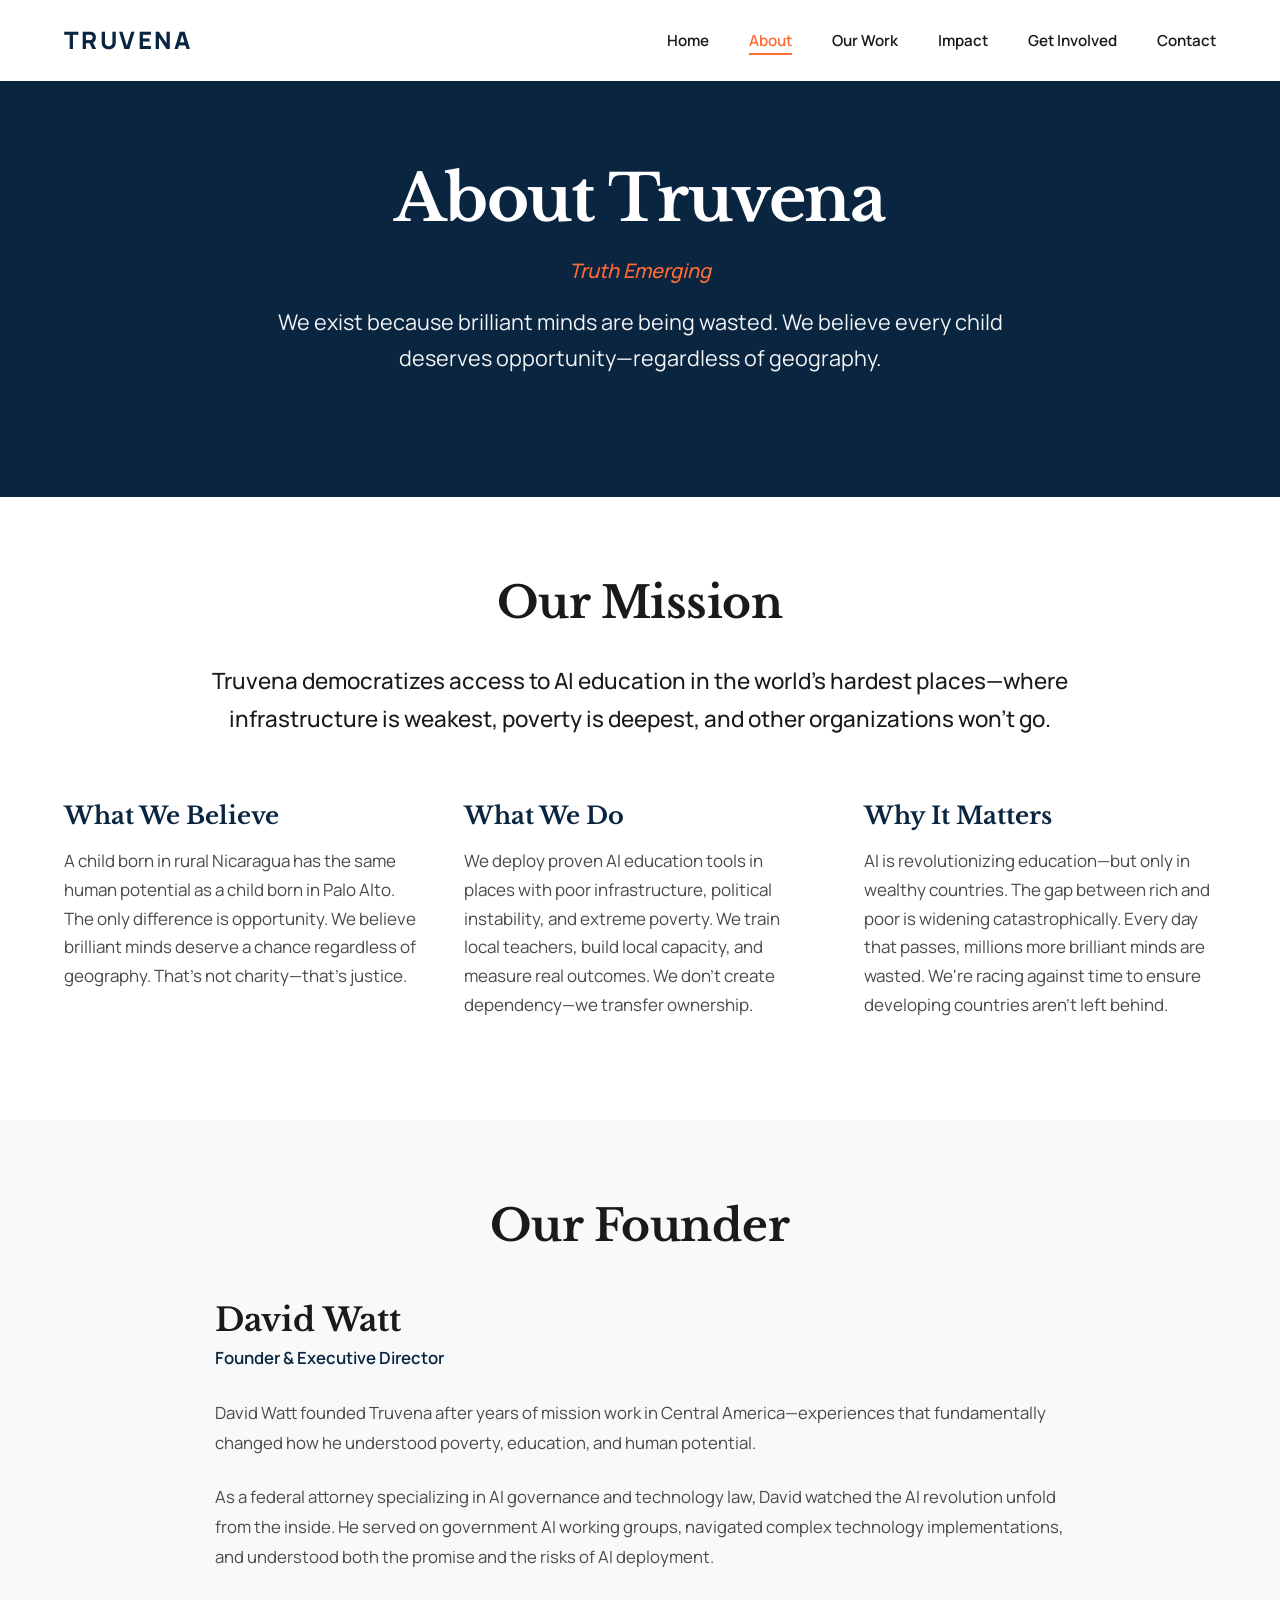
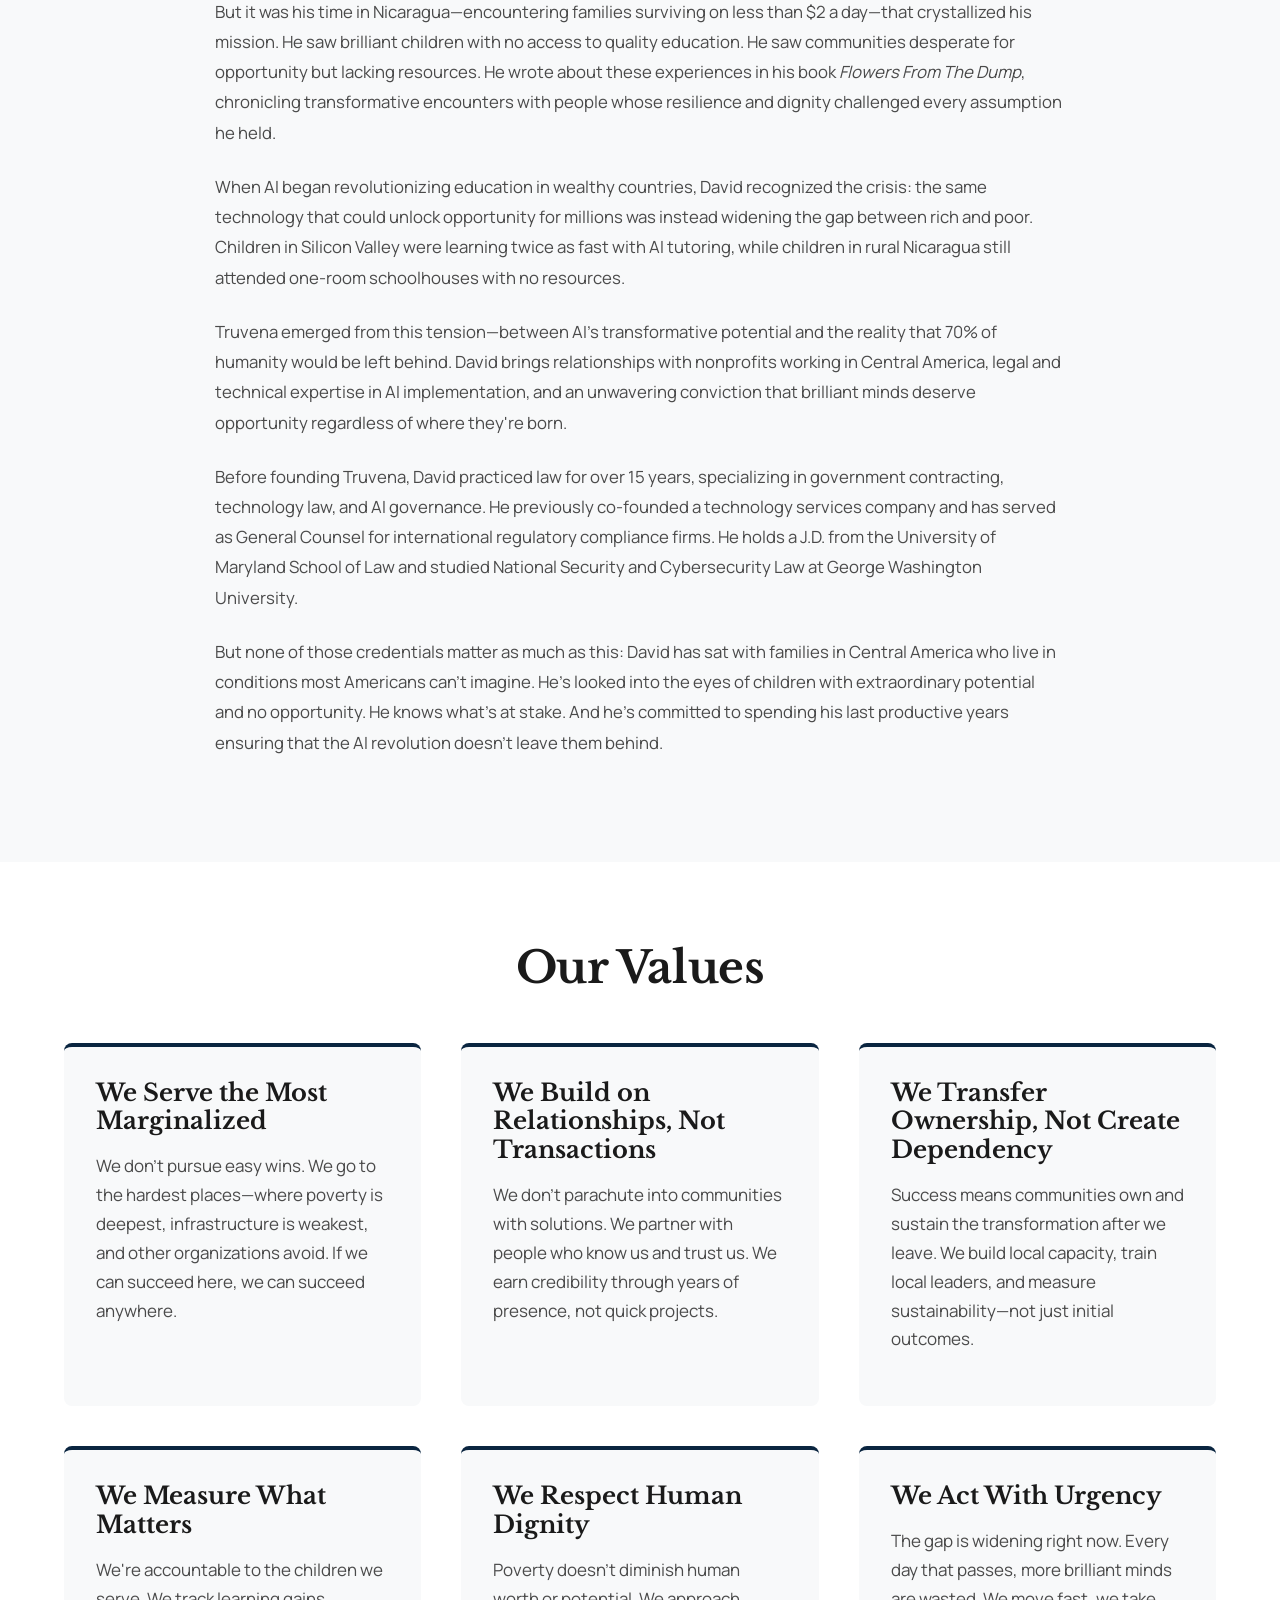
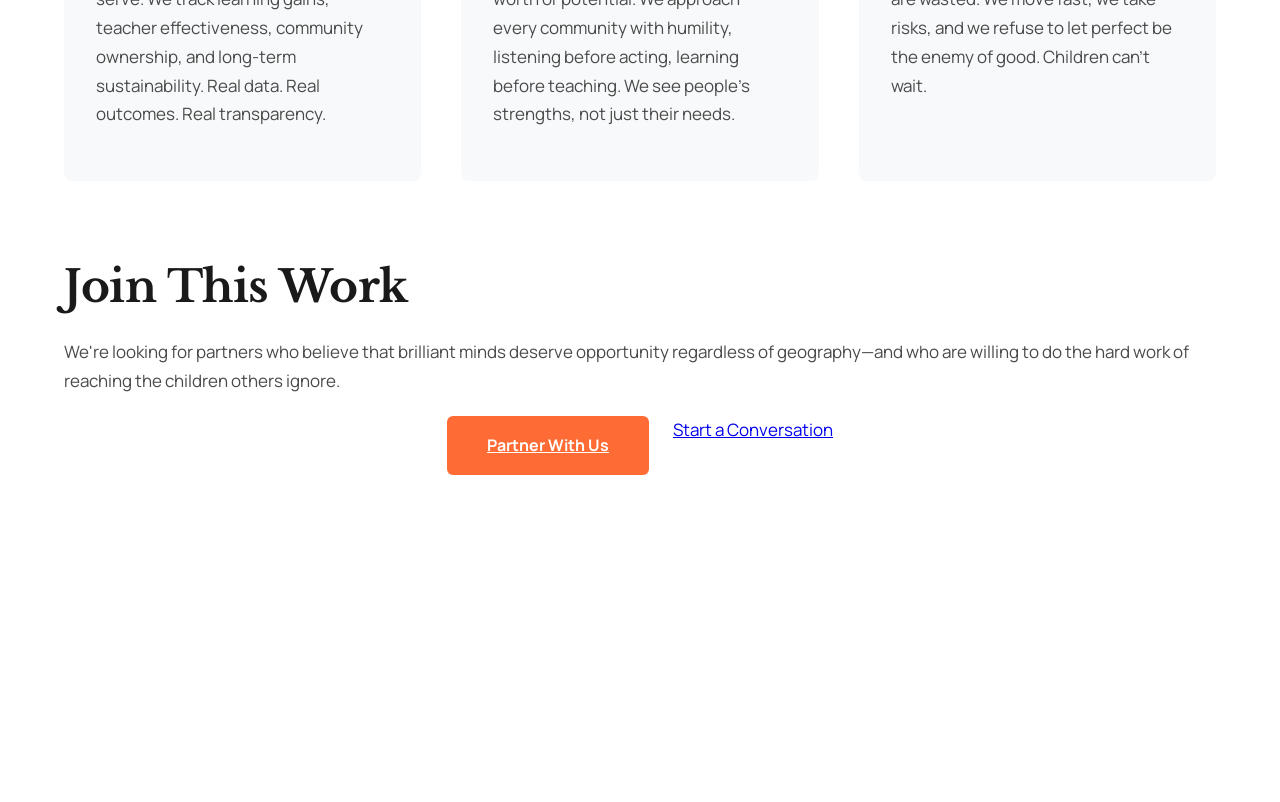
==== commit 0330a5cc: "Add files via upload" ====
--- a/about.html
+++ b/about.html
@@ -4,59 +4,288 @@
     <meta charset="UTF-8">
     <meta name="viewport" content="width=device-width, initial-scale=1.0">
     <title>About | Truvena</title>
-    <link rel="stylesheet" href="assets/css/style.css">
+    <link rel="preconnect" href="https://fonts.googleapis.com">
+    <link rel="preconnect" href="https://fonts.gstatic.com" crossorigin>
+    <link href="https://fonts.googleapis.com/css2?family=Libre+Baskerville:wght@400;700&family=Manrope:wght@400;500;600;700;800&display=swap" rel="stylesheet">
+    <link rel="stylesheet" href="styles-new.css">
 </head>
-
 <body>
-<header>
-    <div class="container">
-        <h1 class="logo">Truvena</h1>
-        <nav>
-            <a href="index.html">Home</a>
-            <a href="services.html">Services</a>
-            <a href="governance.html">Governance System</a>
-            <a href="about.html" class="active">About</a>
-            <a href="contact.html">Contact</a>
-        </nav>
-    </div>
-</header>
-
-<main>
-
-<section class="page-header">
-    <div class="container">
-        <h2>About Truvena</h2>
-        <p>AI governance for mission‑driven organizations.</p>
-    </div>
-</section>
-
-<section class="about">
-    <div class="container">
-        <h3>Our Mission</h3>
-        <p>Truvena exists to ensure AI strengthens the institutions that serve people — not undermine them. We build governance systems that protect mission, values, and trust.</p>
-
-        <h3>About the Founder</h3>
-        <p>David L. Watt is a federal attorney and senior executive with deep experience in law, risk, and public‑impact leadership. Truvena grew from a conviction that AI must be governed with the same seriousness as any other high‑stakes system.</p>
-
-        <h3>What Makes Truvena Different</h3>
-        <ul>
-            <li>Mission‑aligned governance</li>
-            <li>Proprietary elicitation technology</li>
-            <li>Industry‑aligned control mechanisms</li>
-            <li>Continuous oversight and drift detection</li>
-        </ul>
-    </div>
-</section>
-
-</main>
-
-<footer>
-    <div class="container">
-        <p>© 2026 Truvena. All rights reserved.</p>
-    </div>
-</footer>
-
+    <!-- Navigation -->
+    <nav class="navbar">
+        <div class="container">
+            <div class="nav-brand">
+                <a href="index.html">TRUVENA</a>
+            </div>
+            <ul class="nav-menu">
+                <li><a href="index.html">Home</a></li>
+                <li><a href="about.html" class="active">About</a></li>
+                <li><a href="work.html">Our Work</a></li>
+                <li><a href="impact.html">Impact</a></li>
+                <li><a href="involved.html">Get Involved</a></li>
+                <li><a href="contact.html">Contact</a></li>
+            </ul>
+        </div>
+    </nav>
+
+    <!-- Hero -->
+    <section class="page-hero">
+        <div class="container">
+            <h1>About Truvena</h1>
+            <p class="truvena-meaning"><em>Truth Emerging</em></p>
+            <p class="hero-subtitle">We exist because brilliant minds are being wasted. We believe every child deserves opportunity—regardless of geography.</p>
+        </div>
+    </section>
+
+    <!-- Mission -->
+    <section class="mission-section">
+        <div class="container">
+            <h2>Our Mission</h2>
+            <p class="mission-statement">Truvena democratizes access to AI education in the world's hardest places—where infrastructure is weakest, poverty is deepest, and other organizations won't go.</p>
+            
+            <div class="mission-details">
+                <div class="mission-item">
+                    <h3>What We Believe</h3>
+                    <p>A child born in rural Nicaragua has the same human potential as a child born in Palo Alto. The only difference is opportunity. We believe brilliant minds deserve a chance regardless of geography. That's not charity—that's justice.</p>
+                </div>
+                
+                <div class="mission-item">
+                    <h3>What We Do</h3>
+                    <p>We deploy proven AI education tools in places with poor infrastructure, political instability, and extreme poverty. We train local teachers, build local capacity, and measure real outcomes. We don't create dependency—we transfer ownership.</p>
+                </div>
+                
+                <div class="mission-item">
+                    <h3>Why It Matters</h3>
+                    <p>AI is revolutionizing education—but only in wealthy countries. The gap between rich and poor is widening catastrophically. Every day that passes, millions more brilliant minds are wasted. We're racing against time to ensure developing countries aren't left behind.</p>
+                </div>
+            </div>
+        </div>
+    </section>
+
+    <!-- Founder Story -->
+    <section class="founder-section">
+        <div class="container">
+            <h2>Our Founder</h2>
+            <div class="founder-content">
+                <div class="founder-bio">
+                    <h3>David Watt</h3>
+                    <p class="founder-title">Founder & Executive Director</p>
+                    
+                    <p>David Watt founded Truvena after years of mission work in Central America—experiences that fundamentally changed how he understood poverty, education, and human potential.</p>
+                    
+                    <p>As a federal attorney specializing in AI governance and technology law, David watched the AI revolution unfold from the inside. He served on government AI working groups, navigated complex technology implementations, and understood both the promise and the risks of AI deployment.</p>
+                    
+                    <p>But it was his time in Nicaragua—encountering families surviving on less than $2 a day—that crystallized his mission. He saw brilliant children with no access to quality education. He saw communities desperate for opportunity but lacking resources. He wrote about these experiences in his book <em>Flowers From The Dump</em>, chronicling transformative encounters with people whose resilience and dignity challenged every assumption he held.</p>
+                    
+                    <p>When AI began revolutionizing education in wealthy countries, David recognized the crisis: the same technology that could unlock opportunity for millions was instead widening the gap between rich and poor. Children in Silicon Valley were learning twice as fast with AI tutoring, while children in rural Nicaragua still attended one-room schoolhouses with no resources.</p>
+                    
+                    <p>Truvena emerged from this tension—between AI's transformative potential and the reality that 70% of humanity would be left behind. David brings relationships with nonprofits working in Central America, legal and technical expertise in AI implementation, and an unwavering conviction that brilliant minds deserve opportunity regardless of where they're born.</p>
+                    
+                    <p>Before founding Truvena, David practiced law for over 15 years, specializing in government contracting, technology law, and AI governance. He previously co-founded a technology services company and has served as General Counsel for international regulatory compliance firms. He holds a J.D. from the University of Maryland School of Law and studied National Security and Cybersecurity Law at George Washington University.</p>
+                    
+                    <p>But none of those credentials matter as much as this: David has sat with families in Central America who live in conditions most Americans can't imagine. He's looked into the eyes of children with extraordinary potential and no opportunity. He knows what's at stake. And he's committed to spending his last productive years ensuring that the AI revolution doesn't leave them behind.</p>
+                </div>
+            </div>
+        </div>
+    </section>
+
+    <!-- Values -->
+    <section class="values-section">
+        <div class="container">
+            <h2>Our Values</h2>
+            <div class="values-grid">
+                <div class="value-item">
+                    <h3>We Serve the Most Marginalized</h3>
+                    <p>We don't pursue easy wins. We go to the hardest places—where poverty is deepest, infrastructure is weakest, and other organizations avoid. If we can succeed here, we can succeed anywhere.</p>
+                </div>
+                
+                <div class="value-item">
+                    <h3>We Build on Relationships, Not Transactions</h3>
+                    <p>We don't parachute into communities with solutions. We partner with people who know us and trust us. We earn credibility through years of presence, not quick projects.</p>
+                </div>
+                
+                <div class="value-item">
+                    <h3>We Transfer Ownership, Not Create Dependency</h3>
+                    <p>Success means communities own and sustain the transformation after we leave. We build local capacity, train local leaders, and measure sustainability—not just initial outcomes.</p>
+                </div>
+                
+                <div class="value-item">
+                    <h3>We Measure What Matters</h3>
+                    <p>We're accountable to the children we serve. We track learning gains, teacher effectiveness, community ownership, and long-term sustainability. Real data. Real outcomes. Real transparency.</p>
+                </div>
+                
+                <div class="value-item">
+                    <h3>We Respect Human Dignity</h3>
+                    <p>Poverty doesn't diminish human worth or potential. We approach every community with humility, listening before acting, learning before teaching. We see people's strengths, not just their needs.</p>
+                </div>
+                
+                <div class="value-item">
+                    <h3>We Act With Urgency</h3>
+                    <p>The gap is widening right now. Every day that passes, more brilliant minds are wasted. We move fast, we take risks, and we refuse to let perfect be the enemy of good. Children can't wait.</p>
+                </div>
+            </div>
+        </div>
+    </section>
+
+    <!-- CTA -->
+    <section class="cta">
+        <div class="container">
+            <h2>Join This Work</h2>
+            <p>We're looking for partners who believe that brilliant minds deserve opportunity regardless of geography—and who are willing to do the hard work of reaching the children others ignore.</p>
+            <div class="cta-buttons">
+                <a href="involved.html" class="btn-primary">Partner With Us</a>
+                <a href="contact.html" class="btn-secondary">Start a Conversation</a>
+            </div>
+        </div>
+    </section>
+
+    <!-- Footer -->
+    <footer>
+        <div class="container">
+            <div class="footer-content">
+                <div class="footer-brand">
+                    <h3>TRUVENA</h3>
+                    <p>Unlocking wasted potential in the world's hardest places</p>
+                </div>
+                <div class="footer-links">
+                    <div class="footer-column">
+                        <h4>Navigate</h4>
+                        <ul>
+                            <li><a href="index.html">Home</a></li>
+                            <li><a href="about.html">About</a></li>
+                            <li><a href="work.html">Our Work</a></li>
+                            <li><a href="impact.html">Impact</a></li>
+                        </ul>
+                    </div>
+                    <div class="footer-column">
+                        <h4>Connect</h4>
+                        <ul>
+                            <li><a href="involved.html">Partner With Us</a></li>
+                            <li><a href="contact.html">Contact</a></li>
+                        </ul>
+                    </div>
+                    <div class="footer-column">
+                        <h4>Contact</h4>
+                        <ul>
+                            <li><a href="mailto:dave@truvena.org">dave@truvena.org</a></li>
+                        </ul>
+                    </div>
+                </div>
+            </div>
+            <div class="footer-bottom">
+                <p>&copy; 2026 Truvena, Inc. | Nonprofit Organization</p>
+            </div>
+        </div>
+    </footer>
+
+    <style>
+        .page-hero {
+            background: var(--primary-blue);
+            color: var(--white);
+            padding: 5rem 0;
+            text-align: center;
+        }
+        
+        .page-hero h1 {
+            color: var(--white);
+            margin-bottom: 1rem;
+        }
+        
+        .mission-section {
+            padding: 5rem 0;
+            background: var(--white);
+        }
+        
+        .mission-section h2 {
+            text-align: center;
+            margin-bottom: 2rem;
+        }
+        
+        .mission-statement {
+            font-size: 1.4rem;
+            font-weight: 500;
+            text-align: center;
+            max-width: 900px;
+            margin: 0 auto 4rem;
+            color: var(--text-dark);
+        }
+        
+        .mission-details {
+            display: grid;
+            grid-template-columns: repeat(auto-fit, minmax(300px, 1fr));
+            gap: 3rem;
+        }
+        
+        .mission-item h3 {
+            color: var(--primary-blue);
+            margin-bottom: 1rem;
+        }
+        
+        .founder-section {
+            padding: 5rem 0;
+            background: var(--background-light);
+        }
+        
+        .founder-section h2 {
+            text-align: center;
+            margin-bottom: 3rem;
+        }
+        
+        .founder-bio {
+            max-width: 850px;
+            margin: 0 auto;
+        }
+        
+        .founder-bio h3 {
+            font-size: 2rem;
+            margin-bottom: 0.25rem;
+        }
+        
+        .founder-title {
+            color: var(--primary-blue);
+            font-weight: 600;
+            font-size: 1.1rem;
+            margin-bottom: 2rem;
+        }
+        
+        .founder-bio p {
+            font-size: 1.05rem;
+            line-height: 1.8;
+            margin-bottom: 1.5rem;
+        }
+        
+        .values-section {
+            padding: 5rem 0;
+            background: var(--white);
+        }
+        
+        .values-section h2 {
+            text-align: center;
+            margin-bottom: 3rem;
+        }
+        
+        .values-grid {
+            display: grid;
+            grid-template-columns: repeat(auto-fit, minmax(350px, 1fr));
+            gap: 2.5rem;
+        }
+        
+        .value-item {
+            padding: 2rem;
+            background: var(--background-light);
+            border-radius: 8px;
+            border-top: 4px solid var(--primary-blue);
+        }
+        
+        .value-item h3 {
+            color: var(--text-dark);
+            margin-bottom: 1rem;
+        }
+        
+        @media (max-width: 768px) {
+            .mission-details {
+                grid-template-columns: 1fr;
+            }
+                }
+    </style>
 </body>
 </html>
-
-
--- a/styles-new.css
+++ b/styles-new.css
@@ -0,0 +1,1242 @@
+/* Truvena Redesign - Enhanced Visual Design */
+
+/* ===== CSS VARIABLES ===== */
+:root {
+    --primary-blue: #0A2540;
+    --medium-blue: #1E4976;
+    --light-blue: #3B6EA5;
+    --accent-orange: #FF6B35;
+    --dark-orange: #E85A2B;
+    --warm-cream: #FFF5E6;
+    --text-dark: #1A1A1A;
+    --text-medium: #4A4A4A;
+    --text-light: #6B6B6B;
+    --background-light: #F8F9FA;
+    --white: #FFFFFF;
+    --border-subtle: #E8E8E8;
+}
+
+/* ===== RESET & BASE ===== */
+* {
+    margin: 0;
+    padding: 0;
+    box-sizing: border-box;
+}
+
+body {
+    font-family: 'Manrope', -apple-system, BlinkMacSystemFont, 'Segoe UI', sans-serif;
+    line-height: 1.7;
+    color: var(--text-dark);
+    font-size: 17px;
+    -webkit-font-smoothing: antialiased;
+    -moz-osx-font-smoothing: grayscale;
+}
+
+.container {
+    max-width: 1200px;
+    margin: 0 auto;
+    padding: 0 24px;
+}
+
+/* ===== TYPOGRAPHY ===== */
+h1, h2, h3, h4 {
+    font-family: 'Libre Baskerville', serif;
+    font-weight: 700;
+    line-height: 1.2;
+    color: var(--text-dark);
+}
+
+h1 {
+    font-size: 4rem;
+    letter-spacing: -0.02em;
+}
+
+h2 {
+    font-size: 2.75rem;
+    letter-spacing: -0.01em;
+    margin-bottom: 1.5rem;
+}
+
+h3 {
+    font-size: 1.5rem;
+    margin-bottom: 1rem;
+}
+
+p {
+    margin-bottom: 1.25rem;
+    color: var(--text-medium);
+}
+
+.lead-text {
+    font-size: 1.35rem;
+    font-weight: 500;
+    color: var(--text-dark);
+    line-height: 1.6;
+}
+
+.intro-text {
+    font-size: 1.25rem;
+    color: var(--text-medium);
+    max-width: 800px;
+    margin: 0 auto 3rem;
+}
+
+/* ===== NAVIGATION ===== */
+.navbar {
+    background: var(--white);
+    box-shadow: 0 1px 3px rgba(0, 0, 0, 0.08);
+    position: sticky;
+    top: 0;
+    z-index: 1000;
+    backdrop-filter: blur(10px);
+    background: rgba(255, 255, 255, 0.95);
+}
+
+.navbar .container {
+    display: flex;
+    justify-content: space-between;
+    align-items: center;
+    padding: 1.25rem 24px;
+}
+
+.nav-brand a {
+    font-size: 1.5rem;
+    font-weight: 800;
+    color: var(--primary-blue);
+    text-decoration: none;
+    letter-spacing: 0.1em;
+    font-family: 'Manrope', sans-serif;
+}
+
+.nav-menu {
+    display: flex;
+    list-style: none;
+    gap: 2.5rem;
+}
+
+.nav-menu a {
+    text-decoration: none;
+    color: var(--text-dark);
+    font-weight: 600;
+    font-size: 0.95rem;
+    transition: color 0.2s ease;
+    position: relative;
+}
+
+.nav-menu a:after {
+    content: '';
+    position: absolute;
+    bottom: -4px;
+    left: 0;
+    width: 0;
+    height: 2px;
+    background: var(--accent-orange);
+    transition: width 0.3s ease;
+}
+
+.nav-menu a:hover:after,
+.nav-menu a.active:after {
+    width: 100%;
+}
+
+.nav-menu a:hover,
+.nav-menu a.active {
+    color: var(--accent-orange);
+}
+
+/* ===== BUTTONS ===== */
+.btn-primary-orange,
+.btn-secondary-white,
+.btn-secondary-outline,
+.btn-text-arrow {
+    display: inline-block;
+    padding: 1rem 2.25rem;
+    font-size: 1rem;
+    font-weight: 700;
+    text-decoration: none;
+    border-radius: 6px;
+    transition: all 0.3s ease;
+    cursor: pointer;
+    border: 2px solid transparent;
+    font-family: 'Manrope', sans-serif;
+    letter-spacing: 0.01em;
+}
+
+.btn-primary-orange {
+    background: var(--accent-orange);
+    color: var(--white);
+    box-shadow: 0 4px 12px rgba(255, 107, 53, 0.25);
+}
+
+.btn-primary-orange:hover {
+    background: var(--dark-orange);
+    transform: translateY(-2px);
+    box-shadow: 0 6px 20px rgba(255, 107, 53, 0.35);
+}
+
+.btn-primary-orange.large {
+    padding: 1.25rem 3rem;
+    font-size: 1.1rem;
+}
+
+.btn-secondary-white {
+    background: rgba(255, 255, 255, 0.15);
+    color: var(--white);
+    border-color: rgba(255, 255, 255, 0.4);
+    backdrop-filter: blur(10px);
+}
+
+.btn-secondary-white:hover {
+    background: rgba(255, 255, 255, 0.25);
+    border-color: rgba(255, 255, 255, 0.6);
+}
+
+.btn-secondary-outline {
+    background: transparent;
+    color: var(--accent-orange);
+    border-color: var(--accent-orange);
+}
+
+.btn-secondary-outline:hover {
+    background: var(--accent-orange);
+    color: var(--white);
+}
+
+.btn-text-arrow {
+    background: transparent;
+    color: var(--accent-orange);
+    padding: 0.5rem 0;
+    border: none;
+    font-weight: 700;
+    font-size: 1.05rem;
+}
+
+.btn-text-arrow:hover {
+    transform: translateX(4px);
+}
+
+/* ===== HERO SECTION (REDESIGNED) ===== */
+.hero-redesign {
+    position: relative;
+    min-height: 90vh;
+    display: flex;
+    align-items: center;
+    justify-content: center;
+    overflow: hidden;
+}
+
+.hero-background {
+    position: absolute;
+    top: 0;
+    left: 0;
+    width: 100%;
+    height: 100%;
+    background: url('images/classroom-packed.jpg') center/cover no-repeat;
+    z-index: 1;
+}
+
+.hero-overlay {
+    position: absolute;
+    top: 0;
+    left: 0;
+    width: 100%;
+    height: 100%;
+    background: linear-gradient(135deg, 
+        rgba(10, 37, 64, 0.92) 0%, 
+        rgba(30, 73, 118, 0.85) 50%,
+        rgba(255, 107, 53, 0.75) 100%);
+    z-index: 2;
+}
+
+.hero-content {
+    position: relative;
+    z-index: 3;
+    text-align: center;
+    padding: 4rem 0;
+    max-width: 900px;
+}
+
+.hero-title {
+    color: var(--white);
+    font-size: 4.5rem;
+    margin-bottom: 1.5rem;
+    line-height: 1.1;
+    text-shadow: 0 2px 20px rgba(0, 0, 0, 0.3);
+    animation: fadeInUp 0.8s ease-out;
+}
+
+.hero-subtitle {
+    font-size: 1.35rem;
+    color: rgba(255, 255, 255, 0.95);
+    margin-bottom: 2.5rem;
+    line-height: 1.7;
+    font-weight: 400;
+    max-width: 750px;
+    margin-left: auto;
+    margin-right: auto;
+    animation: fadeInUp 0.8s ease-out 0.2s both;
+}
+
+.hero-cta {
+    display: flex;
+    gap: 1.5rem;
+    justify-content: center;
+    animation: fadeInUp 0.8s ease-out 0.4s both;
+}
+
+.hero-scroll-indicator {
+    position: absolute;
+    bottom: 3rem;
+    left: 50%;
+    transform: translateX(-50%);
+    z-index: 3;
+    text-align: center;
+    color: rgba(255, 255, 255, 0.7);
+    font-size: 0.85rem;
+    font-weight: 600;
+    letter-spacing: 0.1em;
+    text-transform: uppercase;
+}
+
+.scroll-arrow {
+    width: 24px;
+    height: 24px;
+    margin: 0.5rem auto 0;
+    border-left: 2px solid rgba(255, 255, 255, 0.7);
+    border-bottom: 2px solid rgba(255, 255, 255, 0.7);
+    transform: rotate(-45deg);
+    animation: bounce 2s infinite;
+}
+
+@keyframes fadeInUp {
+    from {
+        opacity: 0;
+        transform: translateY(30px);
+    }
+    to {
+        opacity: 1;
+        transform: translateY(0);
+    }
+}
+
+@keyframes bounce {
+    0%, 20%, 50%, 80%, 100% {
+        transform: translateY(0) rotate(-45deg);
+    }
+    40% {
+        transform: translateY(-10px) rotate(-45deg);
+    }
+    60% {
+        transform: translateY(-5px) rotate(-45deg);
+    }
+}
+
+/* ===== REALITY SECTION ===== */
+.reality-section {
+    padding: 7rem 0;
+    background: var(--white);
+}
+
+.reality-grid {
+    display: grid;
+    grid-template-columns: 1fr 1fr;
+    gap: 5rem;
+    align-items: center;
+}
+
+.reality-image {
+    position: relative;
+}
+
+.reality-image img {
+    width: 100%;
+    border-radius: 8px;
+    box-shadow: 0 20px 60px rgba(0, 0, 0, 0.15);
+}
+
+.image-caption {
+    margin-top: 1rem;
+    font-size: 0.9rem;
+    color: var(--text-light);
+    font-style: italic;
+}
+
+.section-label {
+    display: inline-block;
+    font-size: 0.85rem;
+    font-weight: 800;
+    letter-spacing: 0.15em;
+    text-transform: uppercase;
+    color: var(--accent-orange);
+    margin-bottom: 1.5rem;
+}
+
+.section-label-light {
+    display: inline-block;
+    font-size: 0.85rem;
+    font-weight: 800;
+    letter-spacing: 0.15em;
+    text-transform: uppercase;
+    color: var(--white);
+    margin-bottom: 1.5rem;
+    opacity: 0.9;
+}
+
+.stat-callout {
+    margin-top: 2.5rem;
+    padding: 2rem;
+    background: linear-gradient(135deg, var(--warm-cream) 0%, #FFF 100%);
+    border-left: 4px solid var(--accent-orange);
+    border-radius: 8px;
+}
+
+.stat-number {
+    font-family: 'Libre Baskerville', serif;
+    font-size: 4rem;
+    font-weight: 700;
+    color: var(--accent-orange);
+    line-height: 1;
+    margin-bottom: 0.5rem;
+}
+
+.stat-text {
+    font-size: 1.05rem;
+    color: var(--text-dark);
+    font-weight: 600;
+}
+
+/* ===== OPPORTUNITY SECTION ===== */
+.opportunity-section {
+    padding: 7rem 0;
+    background: linear-gradient(135deg, var(--primary-blue) 0%, var(--medium-blue) 100%);
+    color: var(--white);
+}
+
+.opportunity-content {
+    text-align: center;
+    max-width: 900px;
+    margin: 0 auto 4rem;
+}
+
+.opportunity-content h2 {
+    color: var(--white);
+    margin-bottom: 1.5rem;
+}
+
+.approach-visual {
+    display: grid;
+    grid-template-columns: repeat(auto-fit, minmax(280px, 1fr));
+    gap: 2rem;
+    margin-top: 4rem;
+}
+
+.approach-card {
+    background: rgba(255, 255, 255, 0.08);
+    backdrop-filter: blur(10px);
+    padding: 2.5rem;
+    border-radius: 12px;
+    border: 1px solid rgba(255, 255, 255, 0.1);
+    transition: all 0.3s ease;
+}
+
+.approach-card:hover {
+    background: rgba(255, 255, 255, 0.12);
+    transform: translateY(-4px);
+    box-shadow: 0 12px 32px rgba(0, 0, 0, 0.2);
+}
+
+.card-number {
+    font-family: 'Libre Baskerville', serif;
+    font-size: 2.5rem;
+    font-weight: 700;
+    color: var(--accent-orange);
+    margin-bottom: 1rem;
+    line-height: 1;
+}
+
+.approach-card h3 {
+    color: var(--white);
+    margin-bottom: 1rem;
+    font-size: 1.35rem;
+}
+
+.approach-card p {
+    color: rgba(255, 255, 255, 0.85);
+    line-height: 1.7;
+}
+
+/* ===== IMPACT PREVIEW ===== */
+.impact-preview {
+    background: var(--white);
+}
+
+.impact-split {
+    display: grid;
+    grid-template-columns: 1fr 1fr;
+    min-height: 600px;
+}
+
+.impact-image {
+    background-size: cover;
+    background-position: center;
+    position: relative;
+}
+
+.impact-content {
+    padding: 5rem 4rem;
+    display: flex;
+    flex-direction: column;
+    justify-content: center;
+}
+
+.impact-focus {
+    margin-top: 2.5rem;
+    padding: 2rem;
+    background: var(--background-light);
+    border-radius: 8px;
+    border-left: 4px solid var(--accent-orange);
+}
+
+.impact-focus h3 {
+    color: var(--text-dark);
+    margin-bottom: 1rem;
+    font-size: 1.15rem;
+}
+
+.hard-places-list {
+    list-style: none;
+    padding: 0;
+}
+
+.hard-places-list li {
+    padding: 0.5rem 0;
+    color: var(--text-medium);
+    position: relative;
+    padding-left: 1.5rem;
+}
+
+.hard-places-list li:before {
+    content: '→';
+    position: absolute;
+    left: 0;
+    color: var(--accent-orange);
+    font-weight: 700;
+}
+
+/* ===== URGENCY SECTION ===== */
+.urgency-section {
+    padding: 6rem 0;
+    background: linear-gradient(135deg, #1A1A1A 0%, var(--primary-blue) 100%);
+    color: var(--white);
+    text-align: center;
+}
+
+.urgency-content {
+    max-width: 800px;
+    margin: 0 auto;
+}
+
+.urgency-content h2 {
+    color: var(--white);
+    font-size: 3rem;
+    margin-bottom: 2rem;
+}
+
+.urgency-text {
+    font-size: 1.25rem;
+    color: rgba(255, 255, 255, 0.9);
+    margin-bottom: 1.5rem;
+}
+
+.urgency-emphasis {
+    font-size: 1.5rem;
+    font-weight: 700;
+    color: var(--accent-orange);
+    margin: 2rem 0 3rem;
+}
+
+.urgency-cta {
+    display: flex;
+    gap: 1.5rem;
+    justify-content: center;
+    margin-top: 3rem;
+}
+
+/* ===== FOOTER ===== */
+.footer-redesign {
+    background: var(--text-dark);
+    color: rgba(255, 255, 255, 0.8);
+    padding: 4rem 0 2rem;
+}
+
+.footer-content {
+    display: grid;
+    grid-template-columns: 2fr 3fr;
+    gap: 4rem;
+    margin-bottom: 3rem;
+}
+
+.footer-brand h3 {
+    color: var(--white);
+    font-size: 1.5rem;
+    font-family: 'Manrope', sans-serif;
+    font-weight: 800;
+    letter-spacing: 0.1em;
+    margin-bottom: 1rem;
+}
+
+.footer-brand p {
+    color: rgba(255, 255, 255, 0.7);
+    margin-bottom: 0.5rem;
+}
+
+.footer-tagline {
+    color: var(--accent-orange);
+    font-weight: 600;
+    margin-top: 1rem;
+    font-size: 0.95rem;
+}
+
+.footer-links {
+    display: grid;
+    grid-template-columns: repeat(3, 1fr);
+    gap: 2rem;
+}
+
+.footer-column h4 {
+    color: var(--white);
+    margin-bottom: 1.25rem;
+    font-size: 0.95rem;
+    font-family: 'Manrope', sans-serif;
+    font-weight: 700;
+}
+
+.footer-column ul {
+    list-style: none;
+}
+
+.footer-column li {
+    margin-bottom: 0.75rem;
+}
+
+.footer-column a {
+    color: rgba(255, 255, 255, 0.7);
+    text-decoration: none;
+    transition: color 0.2s ease;
+    font-size: 0.95rem;
+}
+
+.footer-column a:hover {
+    color: var(--accent-orange);
+}
+
+.footer-bottom {
+    border-top: 1px solid rgba(255, 255, 255, 0.1);
+    padding-top: 2rem;
+    text-align: center;
+}
+
+.footer-bottom p {
+    color: rgba(255, 255, 255, 0.5);
+    font-size: 0.9rem;
+}
+
+/* ===== RESPONSIVE ===== */
+@media (max-width: 968px) {
+    h1 {
+        font-size: 3rem;
+    }
+    
+    h2 {
+        font-size: 2.25rem;
+    }
+    
+    .hero-title {
+        font-size: 3.5rem;
+    }
+    
+    .reality-grid,
+    .impact-split {
+        grid-template-columns: 1fr;
+        gap: 3rem;
+    }
+    
+    .approach-visual {
+        grid-template-columns: 1fr;
+    }
+    
+    .footer-content {
+        grid-template-columns: 1fr;
+    }
+    
+    .footer-links {
+        grid-template-columns: 1fr;
+    }
+    
+    .nav-menu {
+        gap: 1.5rem;
+        flex-wrap: wrap;
+    }
+    
+    .hero-cta,
+    .urgency-cta {
+        flex-direction: column;
+        align-items: center;
+    }
+    
+    .impact-content {
+        padding: 3rem 2rem;
+    }
+}
+
+@media (max-width: 640px) {
+    .hero-title {
+        font-size: 2.5rem;
+    }
+    
+    h2 {
+        font-size: 1.85rem;
+    }
+    
+    .hero-subtitle {
+        font-size: 1.1rem;
+    }
+}
+
+/* ===== ADDITIONAL STYLES FOR IMPACT PAGE ===== */
+
+.section-white {
+    padding: 6rem 0;
+    background: var(--white);
+}
+
+.section-blue {
+    padding: 6rem 0;
+    background: linear-gradient(135deg, var(--primary-blue) 0%, var(--medium-blue) 100%);
+    color: var(--white);
+}
+
+.section-blue h2,
+.section-blue h3 {
+    color: var(--white);
+}
+
+.content-grid-two {
+    display: grid;
+    grid-template-columns: repeat(2, 1fr);
+    gap: 3rem;
+    margin: 3rem 0;
+}
+
+.content-block h3 {
+    color: var(--primary-blue);
+    margin-bottom: 1rem;
+}
+
+.callout-box {
+    background: linear-gradient(135deg, var(--warm-cream) 0%, #FFF 100%);
+    border-left: 4px solid var(--accent-orange);
+    border-radius: 8px;
+    padding: 3rem;
+    margin-top: 4rem;
+}
+
+.callout-text {
+    font-size: 1.25rem;
+    line-height: 1.7;
+    color: var(--text-dark);
+}
+
+.callout-emphasis {
+    font-size: 1.35rem;
+    font-weight: 700;
+    color: var(--accent-orange);
+    margin-top: 1.5rem;
+}
+
+.breakthrough-grid {
+    display: grid;
+    grid-template-columns: repeat(2, 1fr);
+    gap: 3rem;
+    margin-top: 3rem;
+}
+
+.breakthrough-item {
+    background: rgba(255, 255, 255, 0.08);
+    backdrop-filter: blur(10px);
+    padding: 2.5rem;
+    border-radius: 12px;
+    border: 1px solid rgba(255, 255, 255, 0.1);
+}
+
+.breakthrough-icon {
+    font-size: 3rem;
+    margin-bottom: 1rem;
+}
+
+.breakthrough-data {
+    color: rgba(255, 255, 255, 0.85);
+    font-style: italic;
+    margin-top: 1rem;
+    padding-top: 1rem;
+    border-top: 1px solid rgba(255, 255, 255, 0.2);
+}
+
+.timeline-content {
+    max-width: 900px;
+    margin: 0 auto;
+}
+
+.timeline-grid {
+    display: grid;
+    grid-template-columns: repeat(3, 1fr);
+    gap: 2rem;
+    margin: 3rem 0;
+}
+
+.timeline-block {
+    background: var(--background-light);
+    padding: 2rem;
+    border-radius: 8px;
+    border-left: 4px solid var(--accent-orange);
+}
+
+.timeline-year {
+    font-family: 'Libre Baskerville', serif;
+    font-size: 1.75rem;
+    font-weight: 700;
+    color: var(--accent-orange);
+    margin-bottom: 1rem;
+}
+
+.timeline-impact {
+    margin-top: 1.5rem;
+    font-size: 0.95rem;
+    padding-top: 1rem;
+    border-top: 2px solid var(--border-subtle);
+}
+
+.timeline-critical {
+    color: #D32F2F;
+    font-weight: 700;
+}
+
+.urgency-box {
+    background: linear-gradient(135deg, #1A1A1A 0%, var(--primary-blue) 100%);
+    color: var(--white);
+    padding: 3rem;
+    border-radius: 12px;
+    margin-top: 3rem;
+    text-align: center;
+}
+
+.urgency-box h3 {
+    color: var(--white);
+    font-size: 2rem;
+    margin-bottom: 1.5rem;
+}
+
+.urgency-box p {
+    color: rgba(255, 255, 255, 0.9);
+    font-size: 1.15rem;
+}
+
+.principles-grid {
+    display: grid;
+    grid-template-columns: repeat(2, 1fr);
+    gap: 2rem;
+    margin-top: 3rem;
+}
+
+.principle-card {
+    background: rgba(255, 255, 255, 0.08);
+    backdrop-filter: blur(10px);
+    padding: 2.5rem;
+    border-radius: 12px;
+    border: 1px solid rgba(255, 255, 255, 0.1);
+}
+
+.principle-card h3 {
+    color: var(--white);
+    margin-bottom: 1rem;
+}
+
+.principle-card p {
+    color: rgba(255, 255, 255, 0.85);
+}
+
+.vision-content {
+    display: grid;
+    grid-template-columns: repeat(2, 1fr);
+    gap: 3rem;
+    margin: 3rem 0;
+}
+
+.vision-item {
+    text-align: center;
+    padding: 2rem;
+}
+
+.vision-number {
+    font-family: 'Libre Baskerville', serif;
+    font-size: 4rem;
+    font-weight: 700;
+    color: var(--accent-orange);
+    line-height: 1;
+    margin-bottom: 1rem;
+}
+
+.vision-item h3 {
+    color: var(--primary-blue);
+    margin-bottom: 1rem;
+}
+
+.vision-statement {
+    background: linear-gradient(135deg, var(--warm-cream) 0%, #FFF 100%);
+    border-left: 4px solid var(--accent-orange);
+    border-radius: 8px;
+    padding: 3rem;
+    margin-top: 4rem;
+    text-align: center;
+}
+
+.vision-text {
+    font-size: 1.25rem;
+    line-height: 1.7;
+    color: var(--text-dark);
+    margin-bottom: 1.5rem;
+}
+
+.vision-emphasis {
+    font-size: 1.5rem;
+    font-weight: 700;
+    color: var(--accent-orange);
+}
+
+.cta-section {
+    padding: 6rem 0;
+    background: linear-gradient(135deg, #1A1A1A 0%, var(--primary-blue) 100%);
+    color: var(--white);
+    text-align: center;
+}
+
+.cta-section h2 {
+    color: var(--white);
+    font-size: 3rem;
+    margin-bottom: 1.5rem;
+}
+
+.cta-section p {
+    font-size: 1.25rem;
+    color: rgba(255, 255, 255, 0.9);
+    max-width: 700px;
+    margin: 0 auto 3rem;
+}
+
+.cta-buttons {
+    display: flex;
+    gap: 1.5rem;
+    justify-content: center;
+}
+
+/* ===== CONTACT PAGE STYLES ===== */
+
+.contact-center {
+    max-width: 900px;
+    margin: 0 auto;
+}
+
+.contact-info-centered {
+    text-align: center;
+}
+
+.contact-intro {
+    font-size: 1.15rem;
+    color: var(--text-medium);
+    margin: 2rem 0 3rem;
+    line-height: 1.7;
+}
+
+.contact-email-primary {
+    background: linear-gradient(135deg, var(--warm-cream) 0%, #FFF 100%);
+    border-left: 4px solid var(--accent-orange);
+    border-radius: 8px;
+    padding: 3rem;
+    margin: 3rem 0;
+}
+
+.contact-email-primary h3 {
+    color: var(--primary-blue);
+    margin-bottom: 1rem;
+}
+
+.email-large {
+    font-size: 2rem;
+    font-weight: 700;
+    margin: 0;
+}
+
+.email-large a {
+    color: var(--accent-orange);
+    text-decoration: none;
+    transition: color 0.2s ease;
+}
+
+.email-large a:hover {
+    color: var(--dark-orange);
+}
+
+.contact-details {
+    display: grid;
+    grid-template-columns: repeat(2, 1fr);
+    gap: 2rem;
+    margin: 3rem 0;
+    padding: 2rem 0;
+    border-top: 1px solid var(--border-subtle);
+    border-bottom: 1px solid var(--border-subtle);
+}
+
+.contact-detail-item {
+    text-align: center;
+}
+
+.contact-detail-item h4 {
+    color: var(--primary-blue);
+    margin-bottom: 0.5rem;
+    font-size: 1rem;
+    font-weight: 700;
+}
+
+.contact-detail-item p {
+    color: var(--text-medium);
+    font-size: 0.95rem;
+}
+
+.contact-partnerships {
+    margin-top: 4rem;
+}
+
+.contact-partnerships h3 {
+    color: var(--primary-blue);
+    text-align: center;
+    margin-bottom: 2rem;
+    font-size: 1.75rem;
+}
+
+.partnership-grid {
+    display: grid;
+    grid-template-columns: repeat(2, 1fr);
+    gap: 2rem;
+    margin-top: 2rem;
+}
+
+.partnership-type {
+    background: var(--background-light);
+    padding: 2rem;
+    border-radius: 8px;
+    border-left: 4px solid var(--accent-orange);
+    text-align: left;
+}
+
+.partnership-type h4 {
+    color: var(--primary-blue);
+    margin-bottom: 0.75rem;
+    font-size: 1.1rem;
+}
+
+.partnership-type p {
+    color: var(--text-medium);
+    font-size: 0.95rem;
+    line-height: 1.6;
+}
+
+/* ===== RESPONSIVE UPDATES ===== */
+@media (max-width: 968px) {
+    .content-grid-two,
+    .breakthrough-grid,
+    .timeline-grid,
+    .principles-grid,
+    .vision-content,
+    .partnership-grid,
+    .contact-details {
+        grid-template-columns: 1fr;
+    }
+    
+    .cta-buttons {
+        flex-direction: column;
+        align-items: center;
+    }
+}
+
+/* ===== ADDITIONAL STYLES FOR FINAL UPDATES ===== */
+
+/* White intro text for dark backgrounds */
+.intro-text-white {
+    font-size: 1.25rem;
+    color: rgba(255, 255, 255, 0.95);
+    max-width: 800px;
+    margin: 0 auto 3rem;
+    line-height: 1.7;
+}
+
+/* Truvena meaning on About page */
+.truvena-meaning {
+    font-size: 1.25rem;
+    color: var(--accent-orange);
+    font-style: italic;
+    margin-bottom: 1rem;
+    font-weight: 500;
+}
+
+/* Contact page grid layout */
+.contact-grid {
+    display: grid;
+    grid-template-columns: 1fr 1fr;
+    gap: 4rem;
+    align-items: start;
+}
+
+.contact-info h2,
+.contact-form-section h2 {
+    color: var(--primary-blue);
+    margin-bottom: 1.5rem;
+}
+
+.contact-methods {
+    margin: 2rem 0;
+}
+
+.contact-method {
+    margin-bottom: 2rem;
+}
+
+.contact-method h3 {
+    color: var(--primary-blue);
+    font-size: 1.1rem;
+    margin-bottom: 0.5rem;
+}
+
+.contact-method a {
+    color: var(--accent-orange);
+    text-decoration: none;
+    font-weight: 600;
+}
+
+.contact-method a:hover {
+    color: var(--dark-orange);
+}
+
+.contact-cta {
+    background: var(--background-light);
+    padding: 2rem;
+    border-radius: 8px;
+    margin-top: 2rem;
+}
+
+.contact-cta h3 {
+    color: var(--primary-blue);
+    margin-bottom: 1rem;
+}
+
+/* Contact form styling */
+.contact-form {
+    background: var(--background-light);
+    padding: 2.5rem;
+    border-radius: 8px;
+}
+
+.form-group {
+    margin-bottom: 1.5rem;
+}
+
+.form-group label {
+    display: block;
+    font-weight: 600;
+    color: var(--text-dark);
+    margin-bottom: 0.5rem;
+    font-size: 0.95rem;
+}
+
+.form-group input,
+.form-group select,
+.form-group textarea {
+    width: 100%;
+    padding: 0.75rem;
+    border: 2px solid var(--border-subtle);
+    border-radius: 6px;
+    font-size: 1rem;
+    font-family: 'Manrope', sans-serif;
+    transition: border-color 0.2s ease;
+}
+
+.form-group input:focus,
+.form-group select:focus,
+.form-group textarea:focus {
+    outline: none;
+    border-color: var(--accent-orange);
+}
+
+.btn-primary {
+    background: var(--accent-orange);
+    color: var(--white);
+    padding: 1rem 2.5rem;
+    border: none;
+    border-radius: 6px;
+    font-size: 1rem;
+    font-weight: 700;
+    cursor: pointer;
+    transition: all 0.3s ease;
+    font-family: 'Manrope', sans-serif;
+}
+
+.btn-primary:hover {
+    background: var(--dark-orange);
+    transform: translateY(-2px);
+    box-shadow: 0 6px 20px rgba(255, 107, 53, 0.35);
+}
+
+@media (max-width: 968px) {
+    .contact-grid {
+        grid-template-columns: 1fr;
+        gap: 2rem;
+    }
+}
+
+/* ===== FIXES FOR IMPACT PAGE TEXT READABILITY ===== */
+
+/* Make breakthrough item text more readable */
+.breakthrough-item h3 {
+    color: var(--white);
+    font-weight: 700;
+}
+
+.breakthrough-item p {
+    color: rgba(255, 255, 255, 0.95);
+    line-height: 1.7;
+}
+
+.breakthrough-data {
+    color: rgba(255, 255, 255, 0.9);
+    font-weight: 600;
+}
+
+/* Make principle card text more readable */
+.principle-card h3 {
+    color: var(--white);
+    font-weight: 700;
+}
+
+.principle-card p {
+    color: rgba(255, 255, 255, 0.95);
+    line-height: 1.7;
+}
+
+/* Homepage hero tagline */
+.truvena-tagline {
+    font-size: 0.95rem;
+    color: rgba(255, 255, 255, 0.85);
+    font-style: italic;
+    letter-spacing: 0.02em;
+    margin-bottom: 1.5rem;
+    font-weight: 400;
+}
